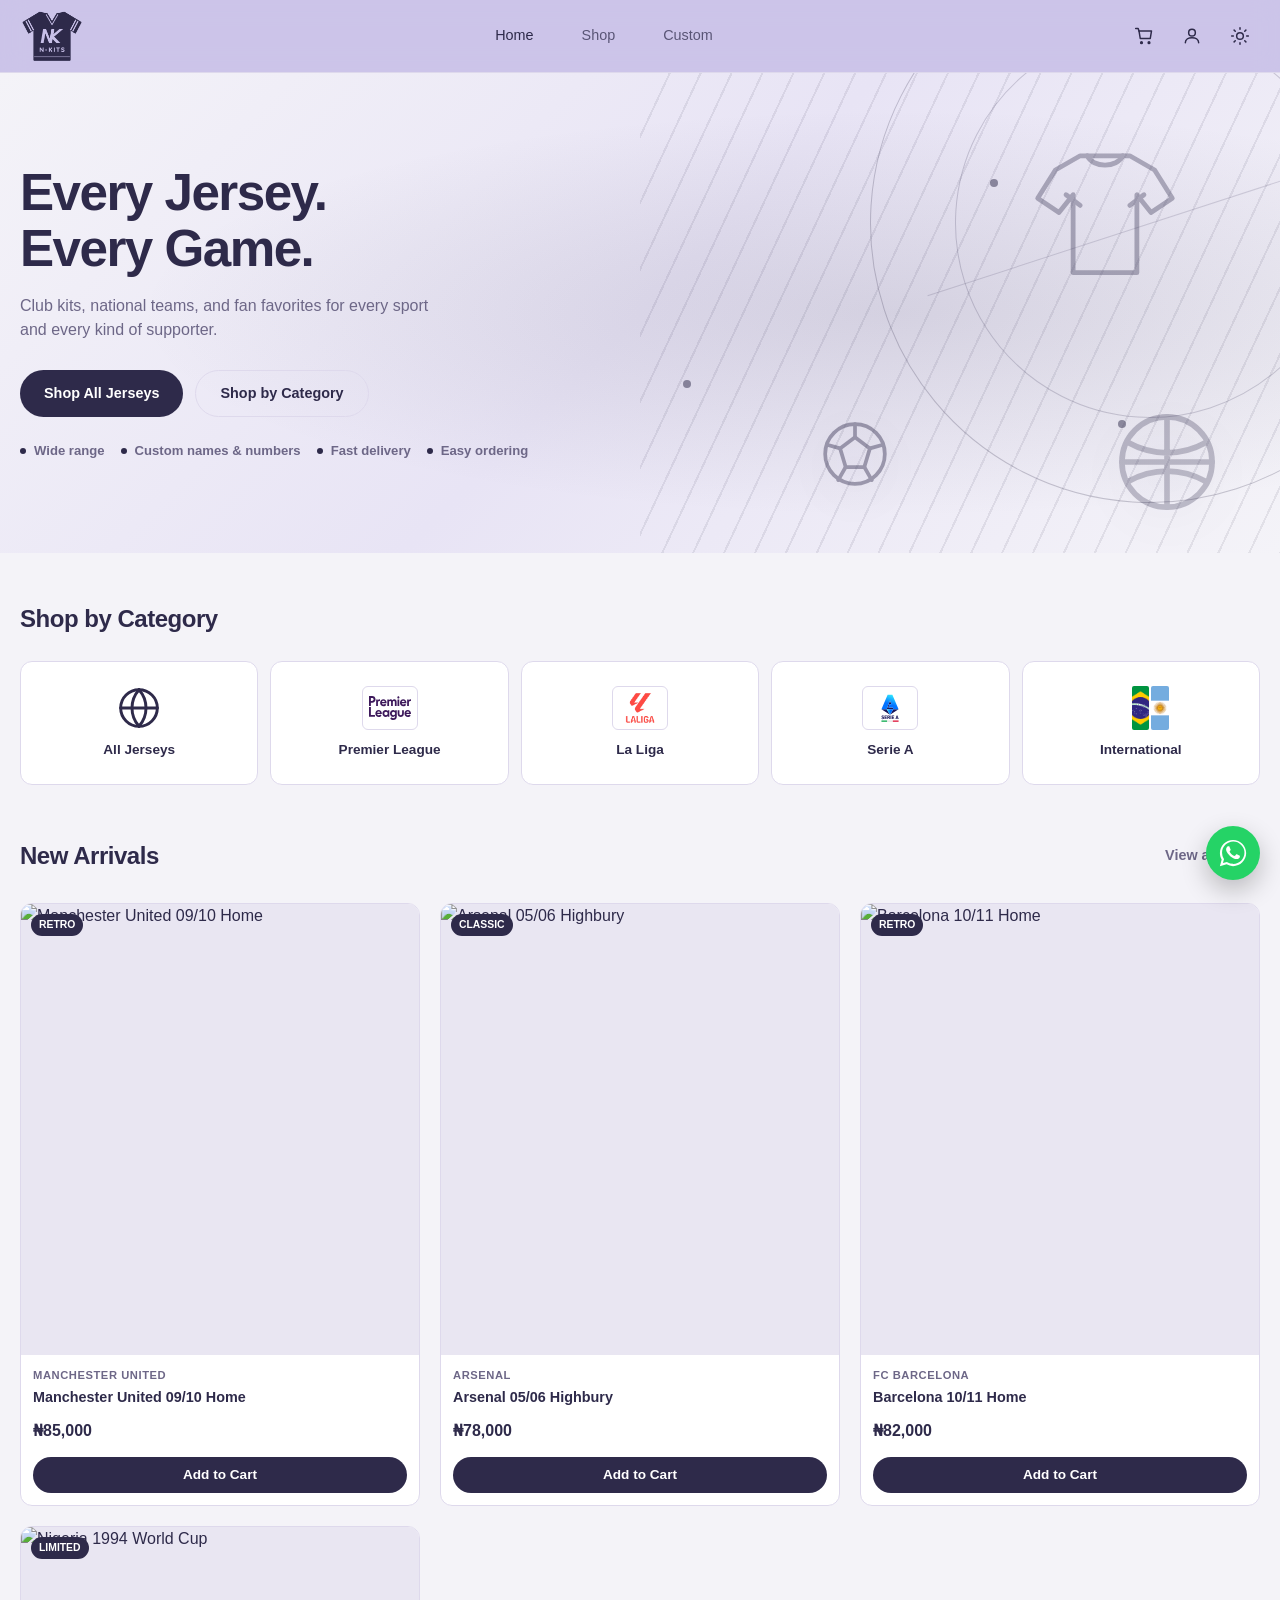
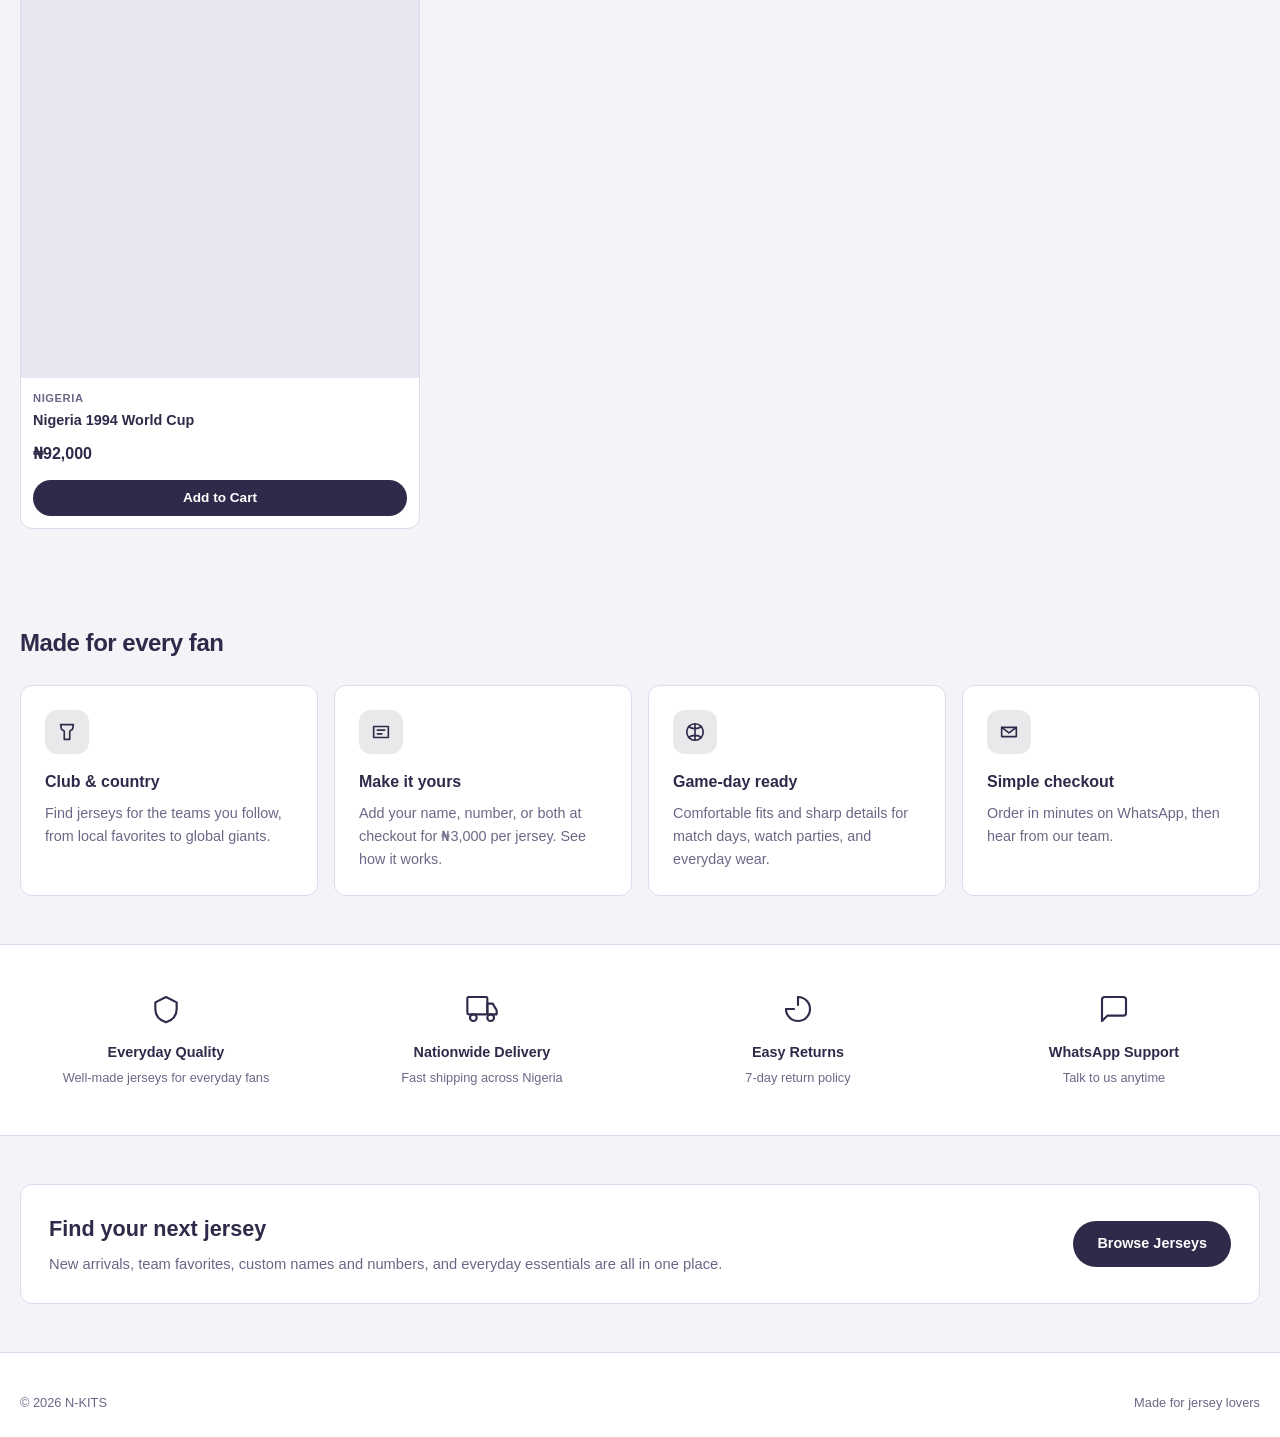
==== index.html @ 2c306ac2 "let us get started" ====
<!doctype html>
<html lang="en">
  <head>
    <meta charset="UTF-8" />
    <meta name="viewport" content="width=device-width, initial-scale=1.0" />
    <title>N-KITS – Jerseys for Every Fan</title>
    <link rel="stylesheet" href="css/styles.css" />
    <script src="js/theme.js"></script>
  </head>
  <body>
    <header class="header">
      <div class="container header-inner">
        <a href="index.html" class="logo" aria-label="N-KITS home">
          <img class="logo-img logo-img--light" src="assets/logo/logo-dusk-transparent.png" alt="N-KITS">
          <img class="logo-img logo-img--dark" src="assets/logo/logo-lavender-transparent.png" alt="N-KITS">
        </a>
        <nav class="nav">
          <a href="index.html" class="active">Home</a>
          <a href="shop.html">Shop</a>
          <a href="custom.html">Custom</a>
        </nav>
        <div class="header-actions">
          <a href="cart.html" class="icon-btn" aria-label="Cart">
            <svg viewBox="0 0 24 24">
              <path d="M6 6h15l-1.5 9h-12z" />
              <circle cx="9" cy="20" r="1" />
              <circle cx="18" cy="20" r="1" />
              <path d="M6 6L5 3H2" />
            </svg>
            <span class="cart-badge" style="display: none">0</span>
          </a>
          <a
            href="account.html"
            class="icon-btn"
            data-auth
            aria-label="Account"
          >
            <svg viewBox="0 0 24 24">
              <circle cx="12" cy="8" r="4" />
              <path d="M4 20c0-4 4-6 8-6s8 2 8 6" />
            </svg>
          </a>
          <a href="login.html" class="icon-btn" data-guest aria-label="Login">
            <svg viewBox="0 0 24 24">
              <circle cx="12" cy="8" r="4" />
              <path d="M4 20c0-4 4-6 8-6s8 2 8 6" />
            </svg>
          </a>
          <button type="button" class="icon-btn theme-toggle" data-theme-toggle aria-label="Switch theme" title="Switch theme">
            <svg class="theme-icon theme-icon--sun" viewBox="0 0 24 24"><circle cx="12" cy="12" r="4"/><path d="M12 2v2M12 20v2M4.93 4.93l1.41 1.41M17.66 17.66l1.41 1.41M2 12h2M20 12h2M4.93 19.07l1.41-1.41M17.66 6.34l1.41-1.41"/></svg>
            <svg class="theme-icon theme-icon--moon" viewBox="0 0 24 24"><path d="M21 12.8A8.5 8.5 0 1 1 11.2 3a7 7 0 0 0 9.8 9.8z"/></svg>
          </button>
          <button
            type="button"
            class="mobile-menu-btn"
            onclick="toggleMobileMenu()"
            aria-label="Menu"
          >
            <svg viewBox="0 0 24 24"><path d="M4 6h16M4 12h16M4 18h16" /></svg>
          </button>
        </div>
      </div>
    </header>

    <div class="mobile-nav" onclick="toggleMobileMenu()">
      <div class="mobile-nav-inner" onclick="event.stopPropagation()">
        <a href="index.html">Home</a>
        <a href="shop.html">Shop All</a>
        <a href="custom.html">Custom</a>
        <a href="cart.html">Cart</a>
        <a href="account.html" data-auth>My Account</a>
        <a href="login.html" data-guest>Login</a>
      </div>
    </div>

    <section class="hero">
      <div class="hero-scene" aria-hidden="true">
        <div class="hero-field"></div>
        <div class="hero-lines"></div>
        <div class="hero-sweep"></div>
        <svg class="hero-shape hero-jersey" viewBox="0 0 48 48">
          <path d="M17 7h14l7 4 5 8-6 4-4-5v22H15V18l-4 5-6-4 5-8z" />
          <path d="M19 7c1.5 3.5 8.5 3.5 10 0" />
          <path d="M35 18l-4 3M13 18l4 3" />
        </svg>
        <svg class="hero-shape hero-ball" viewBox="0 0 44 44">
          <circle cx="22" cy="22" r="16" />
          <path d="M22 13l8 6-3 10H17l-3-10z" />
          <path d="M22 13V6M30 19l7-2M27 29l4 7M17 29l-4 7M14 19l-7-2" />
        </svg>
        <svg class="hero-shape hero-hoop" viewBox="0 0 44 44">
          <circle cx="22" cy="22" r="16" />
          <path d="M8 15c9 5 19 5 28 0M6 22h32M8 29c9-5 19-5 28 0M22 6v32" />
        </svg>
        <span class="hero-spark hero-spark-one"></span>
        <span class="hero-spark hero-spark-two"></span>
        <span class="hero-spark hero-spark-three"></span>
      </div>
      <div class="container">
        <div class="hero-content">
          <h1>Every Jersey.<br />Every Game.</h1>
          <p>
            Club kits, national teams, and fan favorites for every sport and
            every kind of supporter.
          </p>
          <div class="hero-actions">
            <a href="shop.html" class="btn btn-primary">Shop All Jerseys</a>
            <a href="#categories" class="btn btn-secondary">Shop by Category</a>
          </div>
          <div class="hero-points">
            <span>Wide range</span>
            <span>Custom names &amp; numbers</span>
            <span>Fast delivery</span>
            <span>Easy ordering</span>
          </div>
        </div>
      </div>
    </section>

    <section class="section">
      <div class="container">
        <h2 class="section-title">Shop by Category</h2>
        <div class="categories stagger" id="categories"></div>
      </div>
    </section>

    <section class="section" style="padding-top: 0">
      <div class="container">
        <div
          style="
            display: flex;
            justify-content: space-between;
            align-items: center;
            margin-bottom: 24px;
          "
        >
          <h2 class="section-title" style="margin: 0">New Arrivals</h2>
          <a href="shop.html" class="btn btn-ghost">View all →</a>
        </div>
        <div class="product-grid stagger" id="featured-products"></div>
      </div>
    </section>

    <section class="section">
      <div class="container">
        <h2 class="section-title">Made for every fan</h2>
        <div class="feature-grid">
          <article class="feature-card">
            <div class="feature-icon">
              <svg viewBox="0 0 24 24"><path d="M5 4h14l-1 5-3 2v9H9v-9L6 9z" /></svg>
            </div>
            <h3>Club &amp; country</h3>
            <p>Find jerseys for the teams you follow, from local favorites to global giants.</p>
          </article>
          <article class="feature-card">
            <div class="feature-icon">
              <svg viewBox="0 0 24 24"><path d="M4 6h16v12H4z"/><path d="M8 10h8M8 14h5"/></svg>
            </div>
            <h3>Make it yours</h3>
            <p>Add your name, number, or both at checkout for ₦3,000 per jersey. <a href="custom.html">See how it works</a>.</p>
          </article>
          <article class="feature-card">
            <div class="feature-icon">
              <svg viewBox="0 0 24 24"><circle cx="12" cy="12" r="9"/><path d="M12 3v18M5 6c4 3 10 3 14 0M5 18c4-3 10-3 14 0"/></svg>
            </div>
            <h3>Game-day ready</h3>
            <p>Comfortable fits and sharp details for match days, watch parties, and everyday wear.</p>
          </article>
          <article class="feature-card">
            <div class="feature-icon">
              <svg viewBox="0 0 24 24"><path d="M4 7h16v10H4z"/><path d="M4 7l8 6 8-6"/></svg>
            </div>
            <h3>Simple checkout</h3>
            <p>Order in minutes on WhatsApp, then hear from our team.</p>
          </article>
        </div>
      </div>
    </section>

    <section
      class="section"
      style="
        background: var(--surface);
        border-top: 1px solid var(--border);
        border-bottom: 1px solid var(--border);
      "
    >
      <div class="container">
        <div class="trust-grid">
          <div class="trust-item">
            <svg viewBox="0 0 24 24">
              <path d="M12 3l8 4v5c0 5-3.5 8.5-8 10-4.5-1.5-8-5-8-10V7l8-4z" />
            </svg>
            <h3>Everyday Quality</h3>
            <p>Well-made jerseys for everyday fans</p>
          </div>
          <div class="trust-item">
            <svg viewBox="0 0 24 24">
              <rect x="1" y="3" width="15" height="13" rx="1" />
              <path d="M16 8h4l3 5v3h-7V8z" />
              <circle cx="5.5" cy="18.5" r="2.5" />
              <circle cx="18.5" cy="18.5" r="2.5" />
            </svg>
            <h3>Nationwide Delivery</h3>
            <p>Fast shipping across Nigeria</p>
          </div>
          <div class="trust-item">
            <svg viewBox="0 0 24 24">
              <path d="M3 12a9 9 0 1 0 9-9" />
              <path d="M3 12h6" />
              <path d="M12 3v6" />
            </svg>
            <h3>Easy Returns</h3>
            <p>7-day return policy</p>
          </div>
          <div class="trust-item">
            <svg viewBox="0 0 24 24">
              <path
                d="M21 15a2 2 0 0 1-2 2H7l-4 4V5a2 2 0 0 1 2-2h14a2 2 0 0 1 2 2z"
              />
            </svg>
            <h3>WhatsApp Support</h3>
            <p>Talk to us anytime</p>
          </div>
        </div>
      </div>
    </section>

    <section class="section">
      <div class="container">
        <div class="cta-band">
          <div>
            <h2>Find your next jersey</h2>
            <p>New arrivals, team favorites, custom names and numbers, and everyday essentials are all in one place.</p>
          </div>
          <a href="shop.html" class="btn btn-primary">Browse Jerseys</a>
        </div>
      </div>
    </section>

    <footer class="footer">
      <div class="container">
        <div class="footer-bottom">
          <span>© 2026 N-KITS</span>
          <span>Made for jersey lovers</span>
        </div>
      </div>
    </footer>

    <script src="js/config.js"></script>
    <script src="https://cdn.jsdelivr.net/npm/@supabase/supabase-js@2"></script>
    <script src="js/data.js"></script>
    <script src="js/store.js"></script>
    <script src="js/cart.js"></script>
    <script src="js/auth.js"></script>
    <script src="js/app.js"></script>
    <script src="js/pages/index.js"></script>
  </body>
</html>
---- css/styles.css ----
/* ============================================
   N-KITS – Modern Sports Jersey Store
   Single-file preview (all CSS inlined)
   ============================================ */

:root {
  --brand-dusk: #2e2a4a;
  --brand-lavender: #c8c0e8;
  --bg: #f4f3f8;
  --surface: #ffffff;
  --card: #ffffff;
  --border: #ded9ec;
  --primary: var(--brand-dusk);
  --primary-hover: #423c69;
  --primary-rgb: 46, 42, 74;
  --primary-contrast: #ffffff;
  --text: var(--brand-dusk);
  --text-muted: #6d6787;
  --success: #1f9d57;
  --success-rgb: 31, 157, 87;
  --warning: #b7791f;
  --warning-rgb: 183, 121, 31;
  --danger: #d64550;
  --danger-rgb: 214, 69, 80;
  --header-bg: rgba(200, 192, 232, 0.92);
  --header-text: var(--brand-dusk);
  --nav-text: rgba(46, 42, 74, 0.72);
  --nav-text-active: var(--brand-dusk);
  --icon-hover: rgba(46, 42, 74, 0.1);
  --overlay: rgba(46, 42, 74, 0);
  --overlay-open: rgba(46, 42, 74, 0.62);
  --hero-bg: linear-gradient(135deg, #f4f3f8 0%, #e8e4f5 50%, #f4f3f8 100%);
  --hero-glow: rgba(46, 42, 74, 0.12);
  --image-bg: #e9e6f2;
  --shadow: 0 4px 24px rgba(46, 42, 74, 0.08);
  --shadow-strong: 0 12px 32px rgba(46, 42, 74, 0.14);
  --radius: 12px;
  --radius-sm: 8px;
  --transition: 0.25s cubic-bezier(0.4, 0, 0.2, 1);
  --ease-out: cubic-bezier(0.16, 1, 0.3, 1);
}

html[data-theme="dark"] {
  --bg: #171528;
  --surface: #201d33;
  --card: #26223d;
  --border: #393455;
  --primary: var(--brand-lavender);
  --primary-hover: #ddd7f2;
  --primary-rgb: 200, 192, 232;
  --primary-contrast: var(--brand-dusk);
  --text: #f6f3ff;
  --text-muted: #b8b1d4;
  --success: #4ade80;
  --success-rgb: 74, 222, 128;
  --warning: #f0b429;
  --warning-rgb: 240, 180, 41;
  --danger: #ff7a85;
  --danger-rgb: 255, 122, 133;
  --header-bg: rgba(46, 42, 74, 0.92);
  --header-text: #f6f3ff;
  --nav-text: rgba(246, 243, 255, 0.72);
  --nav-text-active: #ffffff;
  --icon-hover: rgba(200, 192, 232, 0.12);
  --overlay-open: rgba(10, 8, 20, 0.82);
  --hero-bg: linear-gradient(135deg, #171528 0%, #2e2a4a 50%, #171528 100%);
  --hero-glow: rgba(200, 192, 232, 0.14);
  --image-bg: #211e35;
  --shadow: 0 4px 24px rgba(0, 0, 0, 0.32);
  --shadow-strong: 0 12px 32px rgba(0, 0, 0, 0.45);
}

*, *::before, *::after {
  box-sizing: border-box;
  margin: 0;
  padding: 0;
}

/* The hidden attribute must beat component display rules
   (.btn = inline-flex, .checkout-layout = grid, …) */
[hidden] {
  display: none !important;
}

html {
  scroll-behavior: smooth;
}

/* ========== ANIMATIONS ========== */
@keyframes fadeUp {
  from { opacity: 0; transform: translateY(22px); }
  to { opacity: 1; transform: translateY(0); }
}

@keyframes fadeIn {
  from { opacity: 0; }
  to { opacity: 1; }
}

@keyframes scaleIn {
  from { opacity: 0; transform: scale(0.94); }
  to { opacity: 1; transform: scale(1); }
}

@keyframes slideInRight {
  from { opacity: 0; transform: translateX(28px); }
  to { opacity: 1; transform: translateX(0); }
}

@keyframes badgePop {
  0% { transform: scale(0.4); }
  55% { transform: scale(1.2); }
  100% { transform: scale(1); }
}

@keyframes pageEnter {
  from { opacity: 0; transform: translateY(12px); }
  to { opacity: 1; transform: translateY(0); }
}

.reveal {
  opacity: 0;
  transform: translateY(24px);
  transition: opacity 0.55s var(--ease-out), transform 0.55s var(--ease-out);
}

.reveal.visible {
  opacity: 1;
  transform: translateY(0);
}

.stagger > * {
  opacity: 0;
  animation: fadeUp 0.5s var(--ease-out) both;
}

.stagger > *:nth-child(1) { animation-delay: 0.03s; }
.stagger > *:nth-child(2) { animation-delay: 0.07s; }
.stagger > *:nth-child(3) { animation-delay: 0.11s; }
.stagger > *:nth-child(4) { animation-delay: 0.15s; }
.stagger > *:nth-child(5) { animation-delay: 0.19s; }
.stagger > *:nth-child(6) { animation-delay: 0.23s; }
.stagger > *:nth-child(7) { animation-delay: 0.27s; }
.stagger > *:nth-child(8) { animation-delay: 0.31s; }
.stagger > *:nth-child(9) { animation-delay: 0.35s; }
.stagger > *:nth-child(10) { animation-delay: 0.39s; }
.stagger > *:nth-child(11) { animation-delay: 0.43s; }
.stagger > *:nth-child(12) { animation-delay: 0.47s; }

.page {
  display: none;
}

.page.active {
  display: block;
  animation: pageEnter 0.4s var(--ease-out) both;
}

.hero-content > * {
  opacity: 0;
  animation: fadeUp 0.7s var(--ease-out) both;
}
.hero-content > *:nth-child(1) { animation-delay: 0.08s; }
.hero-content > *:nth-child(2) { animation-delay: 0.18s; }
.hero-content > *:nth-child(3) { animation-delay: 0.28s; }
.hero-content > *:nth-child(4) { animation-delay: 0.38s; }

body {
  font-family: -apple-system, BlinkMacSystemFont, "Segoe UI", Roboto, "Helvetica Neue", Arial, sans-serif;
  background: var(--bg);
  color: var(--text);
  line-height: 1.5;
  min-height: 100vh;
  display: flex;
  flex-direction: column;
}

img {
  max-width: 100%;
  display: block;
}

a {
  color: inherit;
  text-decoration: none;
}

ul, ol {
  list-style: none;
}

button, input, select, textarea {
  font: inherit;
  color: inherit;
  border: none;
  background: none;
  outline: none;
}

.container {
  width: 100%;
  max-width: 1280px;
  margin: 0 auto;
  padding: 0 20px;
}

.section {
  padding: 48px 0;
}

.section-title {
  font-size: 1.5rem;
  font-weight: 700;
  letter-spacing: -0.02em;
  margin-bottom: 24px;
}

.back-btn {
  display: inline-flex;
  align-items: center;
  gap: 8px;
  font-size: 0.9rem;
  font-weight: 600;
  color: var(--text-muted);
  margin-bottom: 16px;
  padding: 6px 0;
  cursor: pointer;
  transition: color 0.2s ease;
  background: none;
  border: none;
}

.back-btn:hover,
.back-btn:active {
  color: var(--text);
}

.back-btn svg {
  width: 18px;
  height: 18px;
  stroke: currentColor;
  fill: none;
  stroke-width: 2;
  stroke-linecap: round;
  stroke-linejoin: round;
}

.custom-banner {
  display: flex;
  justify-content: space-between;
  align-items: center;
  gap: 16px;
  background: rgba(var(--primary-rgb), 0.1);
  border: 1px solid rgba(var(--primary-rgb), 0.35);
  border-radius: 14px;
  padding: 16px 18px;
  margin-bottom: 24px;
}

.custom-banner strong {
  display: block;
  font-size: 1rem;
  margin-bottom: 4px;
}

.custom-banner span {
  color: var(--text-muted);
  font-size: 0.88rem;
}

.custom-fee {
  flex: 0 0 auto;
  color: var(--primary);
  font-weight: 700;
  white-space: nowrap;
}

.custom-line {
  color: var(--primary);
  font-size: 0.8rem;
  margin-top: 4px;
}

.custom-hero {
  position: relative;
  overflow: hidden;
  padding: 64px 0 56px;
  background: radial-gradient(circle at 85% 20%, rgba(var(--primary-rgb), 0.16), transparent 42%), var(--hero-bg);
  border-bottom: 1px solid var(--border);
}

.custom-hero-grid {
  display: grid;
  grid-template-columns: 1.1fr 0.9fr;
  gap: 40px;
  align-items: center;
}

.custom-kicker {
  display: inline-block;
  background: rgba(var(--primary-rgb), 0.12);
  color: var(--primary);
  border-radius: 999px;
  padding: 7px 14px;
  font-size: 0.78rem;
  font-weight: 700;
  letter-spacing: 0.08em;
  text-transform: uppercase;
}

.custom-hero h1 {
  font-size: clamp(2rem, 5vw, 3.4rem);
  line-height: 1.05;
  margin: 14px 0 16px;
  letter-spacing: -0.03em;
}

.custom-lead {
  max-width: 620px;
  color: var(--text-muted);
  line-height: 1.7;
  margin-bottom: 24px;
}

.custom-preview {
  display: flex;
  flex-direction: column;
  align-items: center;
  gap: 12px;
}

.custom-kit {
  position: relative;
  width: min(360px, 86vw);
  max-width: 100%;
  color: #fff;
}

.custom-kit-image {
  width: 100%;
  height: auto;
  display: block;
}

.custom-kit-field:focus-visible {
  outline: 2px solid var(--primary);
  outline-offset: 2px;
}

.custom-kit-field {
  position: absolute;
  left: 14%;
  right: 14%;
  z-index: 2;
  box-sizing: border-box;
  width: 72%;
  border: 0;
  border-radius: 8px;
  padding: 2px 6px;
  background: transparent;
  color: inherit;
  font: inherit;
  text-align: center;
  outline: none;
  cursor: text;
  text-shadow: 0 1px 2px rgba(0, 0, 0, 0.55);
}

.custom-kit-name {
  top: 28%;
  font-family: Arial, sans-serif;
  font-size: 0.9rem;
  letter-spacing: 0.24em;
  text-transform: uppercase;
  opacity: 0.9;
}

.custom-kit-number {
  top: 40%;
  font-family: "Arial Black", Impact, sans-serif;
  font-size: clamp(2.6rem, 14vw, 4.4rem);
  font-weight: 800;
  line-height: 1;
}

.custom-preview-label {
  color: var(--text-muted);
  font-size: 0.8rem;
}

.custom-preview-controls {
  width: min(360px, 86vw);
  display: grid;
  grid-template-columns: 1fr 1fr;
  gap: 12px;
}

.custom-control-group {
  display: grid;
  gap: 8px;
  padding: 10px;
  background: var(--card);
  border: 1px solid var(--border);
  border-radius: var(--radius-sm);
}

.custom-control-title {
  color: var(--text-muted);
  font-size: 0.72rem;
  font-weight: 700;
  letter-spacing: 0.08em;
  text-transform: uppercase;
}

.custom-control-row {
  display: grid;
  grid-template-columns: 1fr 1fr;
  gap: 8px;
}

.custom-control-row label {
  display: grid;
  gap: 4px;
  color: var(--text-muted);
  font-size: 0.72rem;
}

.custom-control-row select,
.custom-control-row input[type="number"] {
  width: 100%;
  padding: 7px 8px;
  background: var(--surface);
  border: 1px solid var(--border);
  border-radius: var(--radius-sm);
  color: var(--text);
  font-size: 0.8rem;
  cursor: pointer;
}

.custom-control-row input[type="number"] {
  appearance: textfield;
}

@media (max-width: 520px) {
  .custom-preview-controls {
    grid-template-columns: 1fr;
  }
}

.custom-section-intro {
  margin-top: -12px;
  margin-bottom: 24px;
}

.custom-steps {
  display: grid;
  grid-template-columns: repeat(auto-fit, minmax(240px, 1fr));
  gap: 16px;
}

.custom-step {
  background: var(--card);
  border: 1px solid var(--border);
  border-radius: 14px;
  padding: 22px;
}

.custom-step h3 {
  margin: 14px 0 8px;
  font-size: 1.05rem;
}

.custom-step p {
  color: var(--text-muted);
  font-size: 0.9rem;
  line-height: 1.6;
}

.step-number {
  display: inline-flex;
  align-items: center;
  justify-content: center;
  width: 34px;
  height: 34px;
  border-radius: 50%;
  background: var(--primary);
  color: var(--primary-contrast);
  font-weight: 800;
}

.custom-faq {
  display: grid;
  gap: 10px;
  max-width: 820px;
}

.faq-item {
  background: var(--card);
  border: 1px solid var(--border);
  border-radius: 12px;
  padding: 0 18px;
}

.faq-item summary {
  display: flex;
  justify-content: space-between;
  align-items: center;
  gap: 12px;
  padding: 16px 0;
  font-weight: 600;
  cursor: pointer;
  list-style: none;
}

.faq-item summary::-webkit-details-marker {
  display: none;
}

.faq-item summary::after {
  content: "+";
  color: var(--primary);
  font-size: 1.2rem;
}

.faq-item[open] summary::after {
  content: "−";
}

.faq-item p {
  color: var(--text-muted);
  line-height: 1.6;
  margin: 0 0 16px;
}

@media (max-width: 860px) {
  .custom-hero-grid {
    grid-template-columns: 1fr;
  }
}

@media (max-width: 520px) {
  .custom-hero {
    padding: 44px 0 40px;
  }

  .custom-kit {
    width: min(320px, 86vw);
  }

  .custom-kit-number {
    font-size: 3.6rem;
  }
}

.order-sent-page {
  padding-top: 56px;
}

.order-sent-card {
  max-width: 720px;
  margin: 0 auto;
  background: var(--card);
  border: 1px solid var(--border);
  border-radius: 18px;
  padding: 32px;
  text-align: center;
  box-shadow: var(--shadow);
}

.order-sent-check {
  width: 64px;
  height: 64px;
  margin: 0 auto 16px;
  border-radius: 50%;
  background: rgba(var(--success-rgb), 0.14);
  color: var(--success);
  display: flex;
  align-items: center;
  justify-content: center;
}

.order-sent-check svg {
  width: 32px;
  height: 32px;
  fill: none;
  stroke: currentColor;
  stroke-width: 2.5;
  stroke-linecap: round;
  stroke-linejoin: round;
}

.order-sent-card h1 {
  margin-bottom: 10px;
}

.order-sent-lead {
  max-width: 540px;
  margin: 0 auto 22px;
  color: var(--text-muted);
  line-height: 1.7;
}

.sent-meta {
  display: inline-flex;
  align-items: center;
  flex-wrap: wrap;
  justify-content: center;
  gap: 10px;
  background: rgba(var(--primary-rgb), 0.1);
  color: var(--text);
  border-radius: 999px;
  padding: 8px 16px;
  font-size: 0.9rem;
}

.sent-status {
  color: var(--text-muted);
  font-size: 0.82rem;
}

.sent-summary {
  text-align: left;
  background: var(--surface);
  border: 1px solid var(--border);
  border-radius: 12px;
  padding: 14px 16px;
  margin: 20px 0;
}

.sent-line {
  display: flex;
  justify-content: space-between;
  gap: 12px;
  padding: 8px 0;
  border-bottom: 1px dashed var(--border);
  font-size: 0.9rem;
}

.sent-line small {
  display: block;
  color: var(--text-muted);
  font-size: 0.78rem;
  margin-top: 2px;
}

.sent-line em {
  display: block;
  color: var(--primary);
  font-style: normal;
  font-size: 0.78rem;
  margin-top: 2px;
}

.sent-lines .sent-line:last-child {
  border-bottom: none;
}

.sent-total {
  border-bottom: none;
  border-top: 1px solid var(--border);
  font-weight: 700;
  margin-top: 6px;
  padding-top: 12px;
}

#confirmed-panel {
  background: rgba(var(--success-rgb), 0.1);
  border: 1px solid rgba(var(--success-rgb), 0.35);
  border-radius: 12px;
  padding: 14px 16px;
  margin-top: 18px;
}

#confirmed-panel h2 {
  font-size: 1.05rem;
  margin-bottom: 6px;
}

.sent-actions {
  display: flex;
  justify-content: center;
  flex-wrap: wrap;
  gap: 10px;
  margin-top: 24px;
}

@media (max-width: 520px) {
  .order-sent-card {
    padding: 24px 18px;
  }
}

/* Header */
.header {
  position: sticky;
  top: 0;
  z-index: 100;
  background: var(--header-bg);
  color: var(--header-text);
  backdrop-filter: blur(12px);
  -webkit-backdrop-filter: blur(12px);
  border-bottom: 1px solid var(--border);
}

.header-inner {
  display: flex;
  align-items: center;
  justify-content: space-between;
  height: 72px;
  gap: 16px;
}

.logo {
  font-size: 1.25rem;
  font-weight: 800;
  letter-spacing: -0.03em;
  display: flex;
  align-items: center;
  gap: 4px;
  cursor: pointer;
}

.logo-img {
  width: 64px;
  height: 64px;
  max-width: none;
  object-fit: contain;
}

html[data-theme="light"] .logo-img--dark,
html[data-theme="dark"] .logo-img--light {
  display: none;
}

.nav {
  display: none;
  align-items: center;
  gap: 48px;
}

.nav a {
  font-size: 0.9rem;
  font-weight: 500;
  color: var(--nav-text);
  transition: color var(--transition);
  cursor: pointer;
}

.nav a:hover,
.nav a.active {
  color: var(--nav-text-active);
}

.header-actions {
  display: flex;
  align-items: center;
  gap: 8px;
}

.icon-btn {
  position: relative;
  width: 40px;
  height: 40px;
  display: flex;
  align-items: center;
  justify-content: center;
  border-radius: 50%;
  color: var(--header-text);
  transition: background var(--transition);
  cursor: pointer;
}

.icon-btn:hover {
  background: var(--icon-hover);
}

.icon-btn svg,
.mobile-menu-btn svg {
  width: 20px;
  height: 20px;
  stroke: currentColor;
  fill: none;
  stroke-width: 1.8;
  stroke-linecap: round;
  stroke-linejoin: round;
}

.cart-badge {
  position: absolute;
  top: 2px;
  right: 2px;
  min-width: 18px;
  height: 18px;
  background: var(--primary);
  color: var(--primary-contrast);
  font-size: 0.7rem;
  font-weight: 700;
  border-radius: 50%;
  display: none;
  align-items: center;
  justify-content: center;
  padding: 0 4px;
}

.cart-badge.pop {
  animation: badgePop 0.4s var(--ease-out);
}

.mobile-menu-btn {
  width: 40px;
  height: 40px;
  display: flex;
  align-items: center;
  justify-content: center;
  cursor: pointer;
}

html[data-theme="light"] .theme-icon--moon,
html[data-theme="dark"] .theme-icon--sun {
  display: none;
}

/* Mobile nav */
.mobile-nav {
  display: none;
  position: fixed;
  inset: 0;
  background: var(--overlay);
  z-index: 200;
  padding: 24px;
  transition: background 0.3s ease;
}

.mobile-nav.open {
  display: block;
  background: var(--overlay-open);
  animation: fadeIn 0.25s ease both;
}

.mobile-nav-inner {
  background: var(--card);
  border-radius: var(--radius);
  padding: 24px;
  max-width: 320px;
  margin: 72px auto 0;
  animation: scaleIn 0.3s var(--ease-out) both;
}

.mobile-nav a {
  display: block;
  padding: 14px 0;
  font-size: 1.05rem;
  font-weight: 600;
  border-bottom: 1px solid var(--border);
  cursor: pointer;
}

.mobile-nav a:last-child {
  border-bottom: none;
}

/* Hero */
.hero {
  position: relative;
  min-height: 480px;
  display: flex;
  align-items: center;
  overflow: hidden;
  background: var(--hero-bg);
}

.hero::before {
  content: "";
  position: absolute;
  inset: 0;
  background: radial-gradient(ellipse at 70% 50%, var(--hero-glow) 0%, transparent 60%);
  pointer-events: none;
}

.hero-content {
  position: relative;
  z-index: 2;
  max-width: 560px;
  padding: 40px 0;
}

.hero-badge {
  display: inline-block;
  background: rgba(var(--primary-rgb), 0.15);
  color: var(--primary);
  font-size: 0.75rem;
  font-weight: 600;
  padding: 6px 14px;
  border-radius: 999px;
  margin-bottom: 16px;
  letter-spacing: 0.04em;
  text-transform: uppercase;
}

.hero h1 {
  font-size: clamp(2rem, 6vw, 3.2rem);
  font-weight: 800;
  line-height: 1.1;
  letter-spacing: -0.03em;
  margin-bottom: 16px;
}

.hero p {
  font-size: 1rem;
  color: var(--text-muted);
  margin-bottom: 28px;
  max-width: 420px;
}

.hero-actions {
  display: flex;
  gap: 12px;
  flex-wrap: wrap;
}

.hero-points {
  display: flex;
  flex-wrap: wrap;
  gap: 8px 16px;
  margin-top: 24px;
  font-size: 0.82rem;
  font-weight: 600;
  color: var(--text-muted);
}

.hero-points span {
  display: inline-flex;
  align-items: center;
  gap: 8px;
}

.hero-points span::before {
  content: "";
  width: 6px;
  height: 6px;
  border-radius: 50%;
  background: var(--primary);
}

.hero-scene {
  position: absolute;
  inset: 0;
  z-index: 1;
  overflow: hidden;
  pointer-events: none;
}

.hero-field {
  position: absolute;
  width: 560px;
  height: 560px;
  right: -150px;
  top: -130px;
  border: 1px solid rgba(var(--primary-rgb), 0.24);
  border-radius: 50%;
  transform: rotate(-18deg);
  animation: heroField 12s ease-in-out infinite alternate;
}

.hero-field::before,
.hero-field::after {
  content: "";
  position: absolute;
  background: rgba(var(--primary-rgb), 0.16);
}

.hero-field::before {
  width: 70%;
  height: 70%;
  left: 15%;
  top: 15%;
  border: 1px solid rgba(var(--primary-rgb), 0.2);
  border-radius: 50%;
  background: none;
  animation: heroRing 6s ease-in-out infinite;
}

.hero-field::after {
  height: 1px;
  left: 8%;
  right: 8%;
  top: 50%;
}

.hero-lines {
  position: absolute;
  right: -10%;
  top: 0;
  width: 60%;
  height: 100%;
  background: repeating-linear-gradient(115deg, transparent 0 26px, rgba(var(--primary-rgb), 0.1) 26px 28px);
  opacity: 0.9;
  animation: heroLines 7s linear infinite;
}

.hero-sweep {
  position: absolute;
  left: -40%;
  top: -20%;
  width: 32%;
  height: 140%;
  background: linear-gradient(90deg, transparent, rgba(var(--primary-rgb), 0.14), transparent);
  transform: rotate(18deg);
  animation: heroSweep 6s ease-in-out infinite;
}

.hero-shape {
  position: absolute;
  fill: none;
  stroke: currentColor;
  stroke-width: 2;
  stroke-linecap: round;
  stroke-linejoin: round;
  color: var(--primary);
  opacity: 0.42;
  filter: drop-shadow(0 12px 28px rgba(var(--primary-rgb), 0.22));
}

.hero-jersey {
  width: 170px;
  height: 170px;
  right: 7%;
  top: 12%;
  stroke-width: 1.35;
  opacity: 0.34;
  filter: none;
  animation: heroFloat 5s ease-in-out infinite;
}

.hero-ball {
  width: 82px;
  height: 82px;
  right: 30%;
  bottom: 12%;
  animation: heroDrift 6s ease-in-out infinite;
}

.hero-hoop {
  width: 124px;
  height: 124px;
  right: 4%;
  bottom: 6%;
  opacity: 0.28;
  animation: heroSpin 10s linear infinite;
}

.hero-spark {
  position: absolute;
  width: 8px;
  height: 8px;
  border-radius: 50%;
  background: var(--primary);
  opacity: 0.5;
  animation: heroPulse 2.4s ease-in-out infinite;
}

.hero-spark-one { right: 22%; top: 22%; }
.hero-spark-two { right: 46%; top: 64%; animation-delay: 0.8s; }
.hero-spark-three { right: 12%; bottom: 26%; animation-delay: 1.4s; }

@keyframes heroField {
  to { transform: rotate(-8deg) scale(1.08); }
}

@keyframes heroRing {
  0%, 100% { transform: scale(1); opacity: 0.6; }
  50% { transform: scale(1.14); opacity: 1; }
}

@keyframes heroLines {
  to { background-position: 560px 0; }
}

@keyframes heroSweep {
  0%, 100% { transform: translateX(0) rotate(18deg); opacity: 0; }
  20%, 80% { opacity: 0.9; }
  50% { transform: translateX(340%) rotate(18deg); opacity: 1; }
}

@keyframes heroFloat {
  0%, 100% { transform: translateY(0) rotate(-8deg) scale(1); }
  50% { transform: translateY(-32px) rotate(10deg) scale(1.04); }
}

@keyframes heroDrift {
  0%, 100% { transform: translate(0, 0) rotate(-12deg); }
  50% { transform: translate(-34px, -28px) rotate(18deg); }
}

@keyframes heroSpin {
  to { transform: rotate(360deg); }
}

@keyframes heroPulse {
  0%, 100% { transform: scale(0.7); opacity: 0.15; }
  50% { transform: scale(1.8); opacity: 0.65; }
}

@media (max-width: 900px) {
  .hero-scene { opacity: 0.75; }
  .hero-jersey { width: 130px; height: 130px; right: -2%; }
  .hero-hoop { display: none; }
}

/* Buttons */
.btn {
  display: inline-flex;
  align-items: center;
  justify-content: center;
  gap: 8px;
  padding: 12px 24px;
  font-size: 0.9rem;
  font-weight: 600;
  border-radius: 999px;
  cursor: pointer;
  transition: all 0.25s var(--ease-out);
  white-space: nowrap;
}

.btn:active {
  transform: scale(0.97);
}

.btn-primary {
  background: var(--primary);
  color: var(--primary-contrast);
}

.btn-primary:hover {
  background: var(--primary-hover);
  transform: translateY(-1px);
  box-shadow: 0 6px 20px rgba(var(--primary-rgb), 0.35);
}

.btn-primary:active {
  transform: scale(0.97) translateY(0);
}

.btn-secondary {
  background: transparent;
  border: 1.5px solid var(--border);
  color: var(--text);
}

.btn-secondary:hover {
  border-color: var(--text-muted);
  background: var(--surface);
}

.btn-ghost {
  background: transparent;
  color: var(--text-muted);
}

.btn-logout {
  background: rgba(var(--danger-rgb), 0.1);
  border: 1px solid rgba(var(--danger-rgb), 0.35);
  color: var(--danger);
}

.btn-logout:hover {
  background: rgba(var(--danger-rgb), 0.16);
  border-color: rgba(var(--danger-rgb), 0.6);
}

.btn-sm {
  padding: 8px 16px;
  font-size: 0.85rem;
}

.btn-block {
  width: 100%;
}

.btn.is-loading {
  position: relative;
  color: transparent !important;
  pointer-events: none;
  cursor: wait;
}

.btn.is-loading::after {
  content: "";
  position: absolute;
  width: 18px;
  height: 18px;
  border: 2px solid rgba(255, 255, 255, 0.45);
  border-top-color: #fff;
  border-radius: 50%;
  animation: btn-spin 0.7s linear infinite;
}

@keyframes btn-spin {
  to {
    transform: rotate(360deg);
  }
}

.feature-grid {
  display: grid;
  grid-template-columns: repeat(auto-fit, minmax(240px, 1fr));
  gap: 16px;
}

.feature-card {
  background: var(--card);
  border: 1px solid var(--border);
  border-radius: var(--radius);
  padding: 24px;
}

.feature-icon {
  width: 44px;
  height: 44px;
  display: flex;
  align-items: center;
  justify-content: center;
  border-radius: 12px;
  margin-bottom: 16px;
  color: var(--primary);
  background: rgba(var(--primary-rgb), 0.1);
}

.feature-icon svg {
  width: 22px;
  height: 22px;
  stroke: currentColor;
  fill: none;
  stroke-width: 1.8;
  stroke-linecap: round;
  stroke-linejoin: round;
}

.feature-card h3 {
  font-size: 1rem;
  margin-bottom: 8px;
}

.feature-card p {
  font-size: 0.9rem;
  color: var(--text-muted);
  line-height: 1.6;
}

.cta-band {
  display: flex;
  align-items: center;
  justify-content: space-between;
  gap: 24px;
  padding: 28px;
  background: var(--card);
  border: 1px solid var(--border);
  border-radius: var(--radius);
}

.cta-band h2 {
  font-size: 1.35rem;
  margin-bottom: 8px;
}

.cta-band p {
  color: var(--text-muted);
  font-size: 0.92rem;
}

@media (max-width: 768px) {
  .feature-grid { grid-template-columns: 1fr; }
}

@media (max-width: 640px) {
  .cta-band {
    flex-direction: column;
    align-items: flex-start;
  }
}

/* Categories */
.categories {
  display: grid;
  grid-template-columns: repeat(auto-fit, minmax(140px, 1fr));
  gap: 12px;
}

.category-card {
  background: var(--card);
  border: 1px solid var(--border);
  border-radius: var(--radius);
  padding: 24px 16px;
  text-align: center;
  transition: all 0.3s var(--ease-out);
  cursor: pointer;
}

.category-card:active {
  transform: scale(0.97);
  border-color: var(--primary);
}

@media (hover: hover) {
  .category-card:hover {
    border-color: var(--primary);
    transform: translateY(-4px);
    box-shadow: var(--shadow-strong);
  }
}

.category-card .icon {
  width: 56px;
  height: 44px;
  display: flex;
  align-items: center;
  justify-content: center;
  margin: 0 auto 10px;
  color: var(--text);
}

.category-card .icon svg {
  width: 100%;
  height: 100%;
  stroke: currentColor;
  fill: none;
  stroke-width: 1.6;
  stroke-linecap: round;
  stroke-linejoin: round;
}

.category-card .icon > img {
  width: 100%;
  height: 100%;
  box-sizing: border-box;
  padding: 6px;
  object-fit: contain;
  background: #fff;
  border: 1px solid var(--border);
  border-radius: 6px;
}

.flag-stack {
  display: grid;
  grid-template-columns: repeat(3, 1fr);
  gap: 2px;
  width: 100%;
  height: 100%;
}

.flag-stack img {
  width: 100%;
  height: 100%;
  object-fit: cover;
  border-radius: 2px;
}

.category-card h3 {
  font-size: 0.85rem;
  font-weight: 600;
}

/* Product grid */
.product-grid {
  display: grid;
  grid-template-columns: repeat(2, 1fr);
  gap: 12px;
}

.product-card {
  background: var(--card);
  border: 1px solid var(--border);
  border-radius: var(--radius);
  overflow: hidden;
  display: flex;
  flex-direction: column;
  transition: transform 0.3s var(--ease-out), border-color 0.25s ease, box-shadow 0.3s ease;
}

.product-card:active {
  transform: scale(0.98);
}

@media (hover: hover) {
  .product-card:hover {
    transform: translateY(-6px);
    border-color: var(--border);
    box-shadow: var(--shadow-strong);
  }
  .product-card:hover .product-image img {
    transform: scale(1.06);
  }
}

.product-image {
  position: relative;
  aspect-ratio: 3 / 3.4;
  background: var(--image-bg);
  overflow: hidden;
  cursor: pointer;
}

.product-image img {
  width: 100%;
  height: 100%;
  object-fit: cover;
  transition: transform 0.5s var(--ease-out);
}

.product-badge {
  position: absolute;
  top: 10px;
  left: 10px;
  background: var(--primary);
  color: white;
  font-size: 0.65rem;
  font-weight: 700;
  padding: 3px 8px;
  border-radius: 999px;
  text-transform: uppercase;
}

.product-info {
  padding: 12px;
  display: flex;
  flex-direction: column;
  flex: 1;
  gap: 4px;
}

.product-club {
  font-size: 0.7rem;
  color: var(--text-muted);
  text-transform: uppercase;
  letter-spacing: 0.05em;
  font-weight: 600;
}

.product-name {
  font-size: 0.9rem;
  font-weight: 600;
  line-height: 1.3;
  cursor: pointer;
}

.product-price {
  font-size: 1rem;
  font-weight: 700;
  margin-top: auto;
  padding-top: 8px;
}

.product-actions {
  margin-top: 10px;
}

/* Filters */
.shop-layout {
  display: block;
}

.filters {
  position: sticky;
  top: 92px;
  z-index: 5;
  align-self: start;
  max-height: calc(100vh - 112px);
  overflow-y: auto;
  overscroll-behavior: contain;
  background: var(--card);
  border: 1px solid var(--border);
  border-radius: var(--radius);
  padding: 20px;
  margin-bottom: 24px;
}

.filters h3 {
  font-size: 0.8rem;
  font-weight: 700;
  text-transform: uppercase;
  letter-spacing: 0.05em;
  margin-bottom: 12px;
  color: var(--text-muted);
}

.filter-group {
  margin-bottom: 20px;
}

.filter-group:last-child {
  margin-bottom: 0;
}

.filter-option {
  display: flex;
  align-items: center;
  gap: 10px;
  padding: 6px 0;
  cursor: pointer;
  font-size: 0.9rem;
  color: var(--text-muted);
}

.filter-option input {
  accent-color: var(--primary);
  width: 16px;
  height: 16px;
}

.shop-header {
  display: flex;
  justify-content: flex-end;
  align-items: center;
  margin-bottom: 20px;
  flex-wrap: wrap;
  gap: 12px;
}

.sort-select {
  background: var(--surface);
  border: 1px solid var(--border);
  border-radius: var(--radius-sm);
  padding: 8px 12px;
  font-size: 0.85rem;
  cursor: pointer;
}

/* Product detail */
.product-detail {
  display: block;
}

.product-gallery {
  background: var(--card);
  border-radius: var(--radius);
  overflow: hidden;
  border: 1px solid var(--border);
  margin-bottom: 24px;
}

.product-gallery img {
  width: 100%;
  aspect-ratio: 1;
  object-fit: cover;
}

.product-meta .club {
  font-size: 0.8rem;
  color: var(--primary);
  font-weight: 600;
  text-transform: uppercase;
  letter-spacing: 0.05em;
  margin-bottom: 6px;
}

.product-meta h1 {
  font-size: 1.5rem;
  font-weight: 800;
  letter-spacing: -0.02em;
  margin-bottom: 10px;
}

.product-meta .price {
  font-size: 1.4rem;
  font-weight: 700;
  margin-bottom: 16px;
}

.product-meta .desc {
  color: var(--text-muted);
  margin-bottom: 24px;
  line-height: 1.6;
  font-size: 0.95rem;
}

.size-selector,
.qty-selector {
  margin-bottom: 20px;
}

.size-selector label,
.qty-selector label {
  display: block;
  font-size: 0.8rem;
  font-weight: 600;
  margin-bottom: 8px;
  color: var(--text-muted);
}

.size-options {
  display: flex;
  flex-wrap: wrap;
  gap: 8px;
}

.size-btn {
  width: 44px;
  height: 44px;
  border: 1.5px solid var(--border);
  border-radius: var(--radius-sm);
  display: flex;
  align-items: center;
  justify-content: center;
  font-weight: 600;
  cursor: pointer;
  transition: all 0.2s var(--ease-out);
}

.size-btn:hover {
  border-color: var(--text-muted);
}

.size-btn.active {
  background: var(--primary);
  border-color: var(--primary);
  color: white;
  transform: scale(1.05);
}

.qty-controls {
  display: flex;
  align-items: center;
  border: 1.5px solid var(--border);
  border-radius: var(--radius-sm);
  width: fit-content;
}

.qty-btn {
  width: 42px;
  height: 42px;
  display: flex;
  align-items: center;
  justify-content: center;
  font-size: 1.2rem;
  cursor: pointer;
}

.qty-value {
  width: 44px;
  text-align: center;
  font-weight: 600;
}

/* Cart */
.cart-items {
  display: flex;
  flex-direction: column;
  gap: 12px;
  margin-bottom: 24px;
}

.cart-item {
  display: grid;
  grid-template-columns: 80px 1fr;
  gap: 14px;
  background: var(--card);
  border: 1px solid var(--border);
  border-radius: var(--radius);
  padding: 12px;
  align-items: start;
}

.cart-item img {
  width: 80px;
  height: 96px;
  object-fit: cover;
  border-radius: var(--radius-sm);
  background: var(--image-bg);
}

.cart-item-info h3 {
  font-size: 0.95rem;
  font-weight: 600;
  margin-bottom: 2px;
}

.cart-item-info .size {
  font-size: 0.8rem;
  color: var(--text-muted);
  margin-bottom: 8px;
}

.cart-item-price {
  font-weight: 700;
  font-size: 1rem;
  margin-top: 8px;
}

.cart-item-remove {
  color: var(--text-muted);
  font-size: 0.8rem;
  cursor: pointer;
  margin-top: 6px;
  display: inline-block;
}

.cart-summary {
  background: var(--card);
  border: 1px solid var(--border);
  border-radius: var(--radius);
  padding: 24px;
}

.cart-summary h2 {
  font-size: 1.1rem;
  margin-bottom: 20px;
}

.summary-row {
  display: flex;
  justify-content: space-between;
  margin-bottom: 10px;
  font-size: 0.95rem;
}

.summary-row.total {
  font-size: 1.1rem;
  font-weight: 700;
  margin-top: 14px;
  padding-top: 14px;
  border-top: 1px solid var(--border);
}

.empty-state {
  text-align: center;
  padding: 60px 20px;
}

.empty-state h2 {
  margin-bottom: 10px;
}

.empty-state p {
  color: var(--text-muted);
  margin-bottom: 24px;
}

/* Auth */
.auth-card {
  background: var(--card);
  border: 1px solid var(--border);
  border-radius: var(--radius);
  padding: 32px 24px;
  width: 100%;
  max-width: 400px;
  margin: 40px auto;
}

.auth-card h1 {
  font-size: 1.4rem;
  font-weight: 800;
  margin-bottom: 6px;
}

.auth-card .subtitle {
  color: var(--text-muted);
  margin-bottom: 28px;
  font-size: 0.9rem;
}

.form-group {
  margin-bottom: 16px;
}

.form-group label {
  display: block;
  font-size: 0.8rem;
  font-weight: 600;
  margin-bottom: 6px;
  color: var(--text-muted);
}

.form-group input {
  width: 100%;
  background: var(--surface);
  border: 1.5px solid var(--border);
  border-radius: var(--radius-sm);
  padding: 12px 14px;
  font-size: 0.95rem;
}

.form-group input:focus {
  border-color: var(--primary);
}

.auth-footer {
  text-align: center;
  margin-top: 20px;
  font-size: 0.9rem;
  color: var(--text-muted);
}

.auth-footer a {
  color: var(--primary);
  font-weight: 600;
  cursor: pointer;
}

/* Account */
.account-card {
  background: var(--card);
  border: 1px solid var(--border);
  border-radius: var(--radius);
  padding: 20px;
  margin-bottom: 16px;
}

.account-heading {
  display: flex;
  justify-content: space-between;
  align-items: center;
  gap: 12px;
  margin: 4px 0 14px;
}

.account-heading h3 {
  margin: 0;
}

.account-order-strips {
  display: grid;
  gap: 12px;
  margin-bottom: 16px;
}

.order-strip {
  display: grid;
  grid-template-columns: minmax(0, 1fr) auto;
  gap: 18px;
  background: var(--card);
  border: 1px solid var(--border);
  border-radius: var(--radius);
  padding: 16px;
  box-shadow: var(--shadow);
}

.strip-items {
  display: grid;
  gap: 12px;
  min-width: 0;
  align-content: start;
}

.strip-item {
  display: flex;
  align-items: center;
  gap: 12px;
  min-width: 0;
}

.strip-item-image {
  width: 64px;
  height: 74px;
  flex: 0 0 64px;
  border-radius: 8px;
  overflow: hidden;
  background: var(--surface);
  border: 1px solid var(--border);
  display: flex;
  align-items: center;
  justify-content: center;
  color: var(--primary);
  font-weight: 700;
  font-size: 0.85rem;
}

.strip-item-image img {
  width: 100%;
  height: 100%;
  object-fit: cover;
  display: block;
}

.strip-item-main {
  display: grid;
  gap: 2px;
  min-width: 0;
}

.strip-item-main strong {
  font-size: 0.92rem;
}

.strip-item-sub,
.strip-item-custom {
  font-size: 0.78rem;
  color: var(--text-muted);
}

.strip-item-custom {
  color: var(--primary);
}

.strip-item-price {
  margin-left: auto;
  font-weight: 700;
  font-size: 0.9rem;
  white-space: nowrap;
}

.strip-side {
  display: flex;
  flex-direction: column;
  align-items: flex-end;
  justify-content: space-between;
  gap: 10px;
  min-width: 190px;
  padding-left: 18px;
  border-left: 1px solid var(--border);
}

.strip-meta {
  display: grid;
  gap: 2px;
  text-align: right;
  font-size: 0.8rem;
  color: var(--text-muted);
}

.strip-id {
  color: var(--text);
  font-size: 0.95rem;
  font-weight: 700;
}

.strip-total {
  font-size: 1.1rem;
  font-weight: 700;
}

.strip-badges {
  display: flex;
  flex-wrap: wrap;
  justify-content: flex-end;
  gap: 6px;
}

.status-badge {
  display: inline-block;
  font-size: 0.68rem;
  font-weight: 700;
  padding: 3px 8px;
  border-radius: 999px;
  white-space: nowrap;
}

.status-badge.pending {
  background: rgba(var(--warning-rgb), 0.16);
  color: var(--warning);
}

.status-badge.confirmed,
.status-badge.delivered {
  background: rgba(var(--success-rgb), 0.14);
  color: var(--success);
}

.status-badge.shipped {
  background: rgba(var(--primary-rgb), 0.12);
  color: var(--primary);
}

.status-badge.cancelled,
.status-badge.failed {
  background: rgba(var(--danger-rgb), 0.12);
  color: var(--danger);
}

@media (max-width: 760px) {
  .order-strip {
    grid-template-columns: 1fr;
  }

  .strip-side {
    align-items: flex-start;
    border-left: none;
    border-top: 1px solid var(--border);
    padding-left: 0;
    padding-top: 12px;
    min-width: 0;
  }

  .strip-meta,
  .strip-badges {
    text-align: left;
    justify-content: flex-start;
  }
}

@media (max-width: 480px) {
  .account-heading {
    align-items: flex-start;
    flex-direction: column;
  }

  .strip-item-image {
    width: 54px;
    height: 64px;
    flex-basis: 54px;
  }

  .strip-item-price {
    font-size: 0.82rem;
  }
}

/* Footer */
.footer {
  background: var(--surface);
  border-top: 1px solid var(--border);
  padding: 40px 0 24px;
  margin-top: auto;
}

.footer-bottom {
  display: flex;
  justify-content: space-between;
  align-items: center;
  font-size: 0.8rem;
  color: var(--text-muted);
  flex-wrap: wrap;
  gap: 8px;
}

/* WhatsApp button */
.wa-fab {
  position: fixed;
  right: 20px;
  bottom: 20px;
  z-index: 120;
  width: 54px;
  height: 54px;
  display: flex;
  align-items: center;
  justify-content: center;
  border-radius: 50%;
  background: #25d366;
  color: #fff;
  box-shadow: 0 10px 26px rgba(0, 0, 0, 0.24);
  transition: transform 0.2s ease, box-shadow 0.2s ease;
}

.wa-fab:hover,
.wa-fab:focus-visible {
  transform: translateY(-3px) scale(1.04);
  box-shadow: 0 14px 30px rgba(0, 0, 0, 0.28);
}

.wa-fab svg {
  width: 30px;
  height: 30px;
  fill: currentColor;
}

@media (max-width: 520px) {
  .wa-fab {
    right: 14px;
    bottom: 14px;
    width: 48px;
    height: 48px;
  }

  .wa-fab svg {
    width: 26px;
    height: 26px;
  }
}

/* Toast */
.toast-container {
  position: fixed;
  top: 82px;
  right: 16px;
  left: 16px;
  z-index: 1000;
  display: flex;
  flex-direction: column;
  gap: 8px;
  pointer-events: none;
}

.toast {
  background: var(--card);
  border: 1px solid var(--border);
  border-left: 3px solid var(--primary);
  border-radius: var(--radius-sm);
  padding: 14px 18px;
  box-shadow: var(--shadow-strong);
  font-size: 0.95rem;
  font-weight: 600;
  pointer-events: auto;
  animation: slideInRight 0.35s var(--ease-out) both;
  color: var(--text);
}

/* Trust */
.trust-grid {
  display: grid;
  grid-template-columns: 1fr 1fr;
  gap: 24px;
  text-align: center;
}

.trust-item svg {
  width: 32px;
  height: 32px;
  margin: 0 auto 10px;
  stroke: var(--primary);
  fill: none;
  stroke-width: 1.6;
  stroke-linecap: round;
  stroke-linejoin: round;
}

.trust-item h3 {
  font-size: 0.9rem;
  margin-bottom: 4px;
}

.trust-item p {
  font-size: 0.8rem;
  color: var(--text-muted);
}

/* Page visibility */
.page {
  display: none;
}

.page.active {
  display: block;
}

.text-muted {
  color: var(--text-muted);
}

@media (min-width: 768px) {
  .nav {
    display: flex;
  }
  .mobile-menu-btn {
    display: none;
  }
  .product-grid {
    grid-template-columns: repeat(3, 1fr);
    gap: 20px;
  }
  .product-detail {
    display: grid;
    grid-template-columns: 1fr 1fr;
    gap: 40px;
  }
  .product-gallery {
    margin-bottom: 0;
  }
  .trust-grid {
    grid-template-columns: repeat(4, 1fr);
  }
  .shop-layout {
    display: grid;
    grid-template-columns: 220px 1fr;
    gap: 32px;
  }
  .filters {
    margin-bottom: 0;
    position: sticky;
    top: 92px;
  }
}
/* Multi-page: ensure body pages always visible */
.page { display: block; animation: none; }
.page.active { display: block; animation: pageEnter 0.4s var(--ease-out) both; }

/* Product name as link */
.product-name {
  display: block;
  color: inherit;
}

/* Desktop nav */
@media (min-width: 768px) {
  .nav { display: flex; }
  .mobile-menu-btn { display: none; }
  .product-grid {
    grid-template-columns: repeat(3, 1fr);
    gap: 20px;
  }
  .product-detail {
    display: grid;
    grid-template-columns: 1fr 1fr;
    gap: 40px;
  }
  .product-gallery { margin-bottom: 0; }
  .trust-grid { grid-template-columns: repeat(4, 1fr); }
  .shop-layout {
    display: grid;
    grid-template-columns: 220px 1fr;
    gap: 32px;
  }
  .filters {
    margin-bottom: 0;
    position: sticky;
    top: 92px;
  }
}

.nav a.active { color: var(--nav-text-active); }

.auth-page {
  min-height: calc(100vh - 72px - 80px);
  display: flex;
  align-items: center;
  justify-content: center;
  padding: 40px 20px;
}


code {
  font-family: ui-monospace, SFMono-Regular, Menlo, Consolas, monospace;
  font-size: 0.82em;
  background: var(--surface);
  border: 1px solid var(--border);
  padding: 1px 6px;
  border-radius: 4px;
}


/* Product gallery thumbnails */
.gallery-thumbs {
  display: flex;
  gap: 8px;
  padding: 10px;
  overflow-x: auto;
}

.gallery-thumb {
  width: 62px;
  height: 74px;
  flex: 0 0 auto;
  border: 2px solid transparent;
  border-radius: 6px;
  overflow: hidden;
  cursor: pointer;
  padding: 0;
}

.gallery-thumb img {
  width: 100%;
  height: 100%;
  object-fit: cover;
}

.gallery-thumb.active {
  border-color: var(--primary);
}



/* ============ Email OTP (verify.html) ============ */
.otp-input {
  letter-spacing: 0.5em;
  text-indent: 0.5em;
  font-size: 1.4rem;
  text-align: center;
  font-variant-numeric: tabular-nums;
}
.otp-resend {
  text-align: center;
  font-size: 0.85rem;
  color: var(--text-muted);
  margin-top: 14px;
}

/* ============ Payment badges ============ */
.pay-badge {
  display: inline-block;
  font-size: 0.68rem;
  font-weight: 700;
  padding: 3px 8px;
  border-radius: 999px;
  text-transform: uppercase;
  letter-spacing: 0.04em;
  vertical-align: middle;
  white-space: nowrap;
  text-transform: none;
}
.pay-badge.paid {
  background: rgba(var(--success-rgb), 0.14);
  color: var(--success);
}
.pay-badge.unpaid {
  background: rgba(var(--warning-rgb), 0.16);
  color: var(--warning);
}
.pay-badge.failed {
  background: rgba(var(--danger-rgb), 0.12);
  color: var(--danger);
}
.pay-badge.refunded {
  background: rgba(var(--primary-rgb), 0.12);
  color: var(--text-muted);
}
.order-total .pay-badge { margin-left: 8px; }
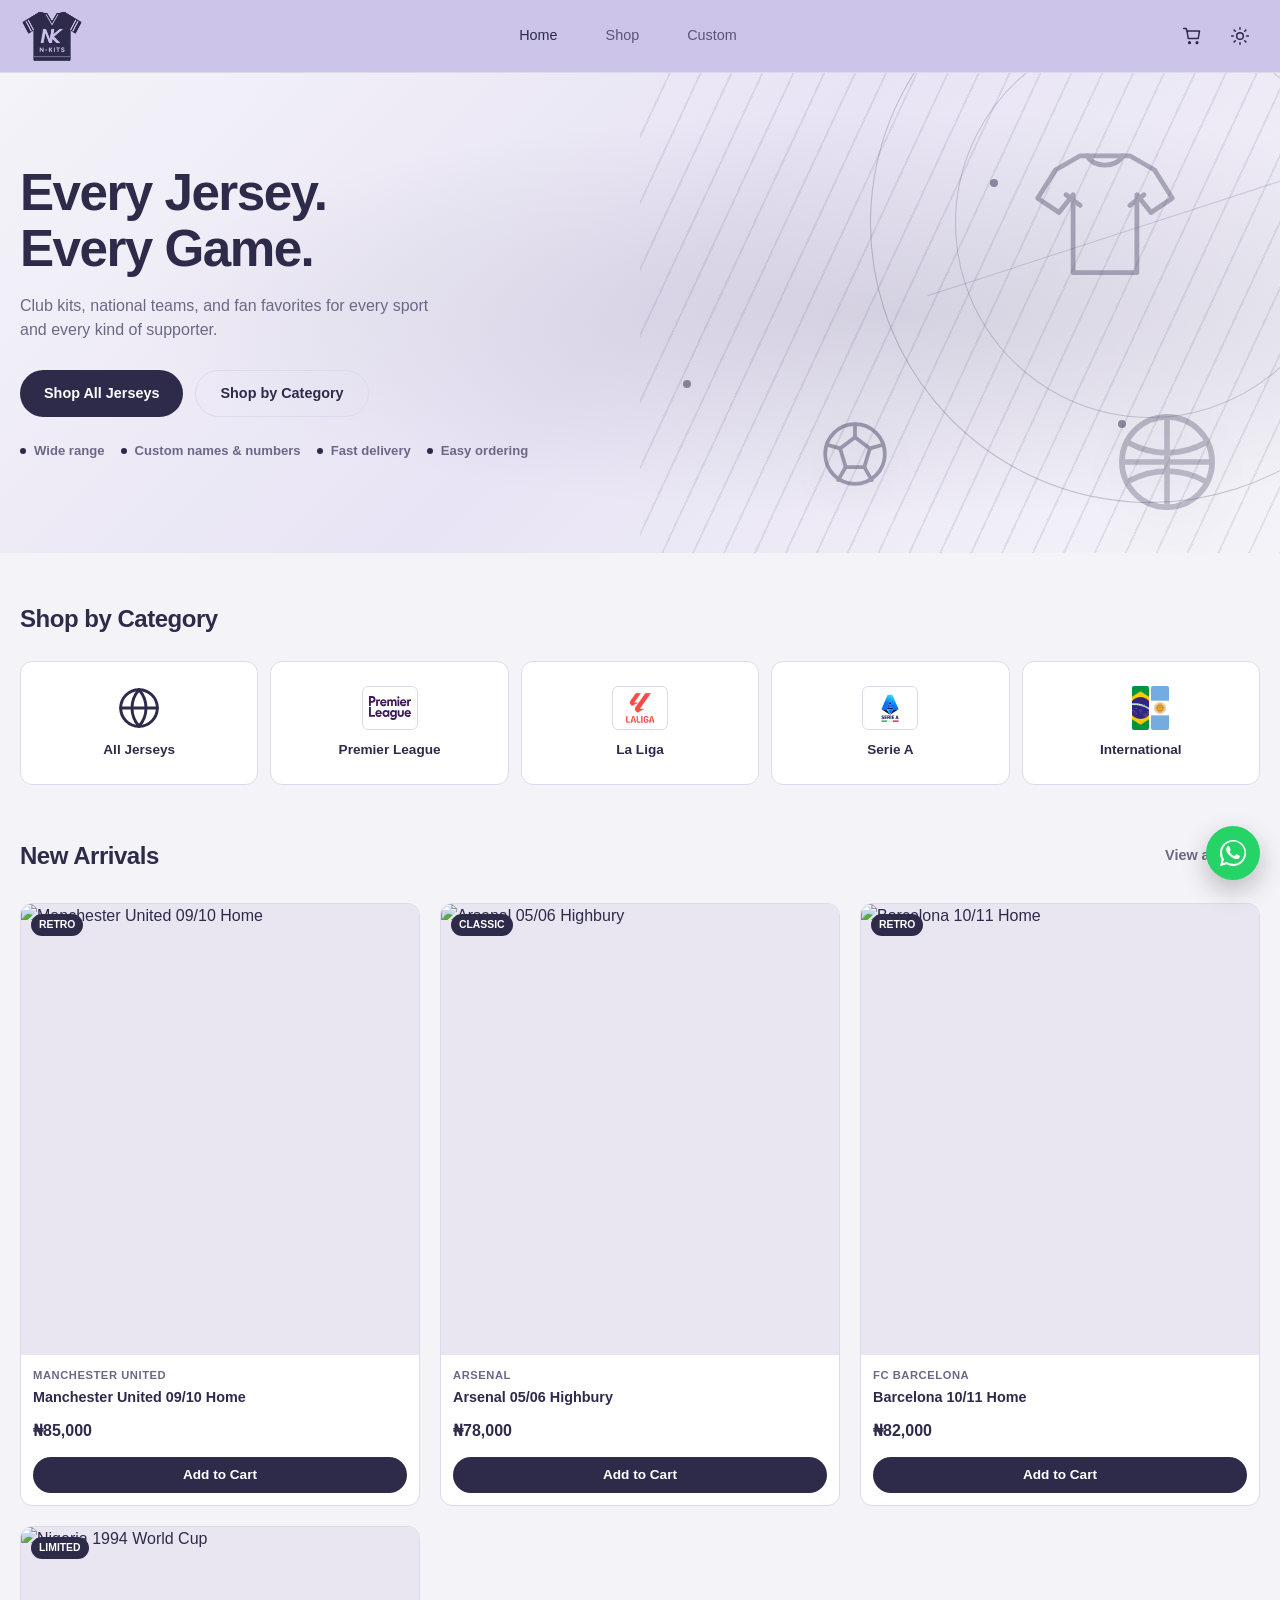
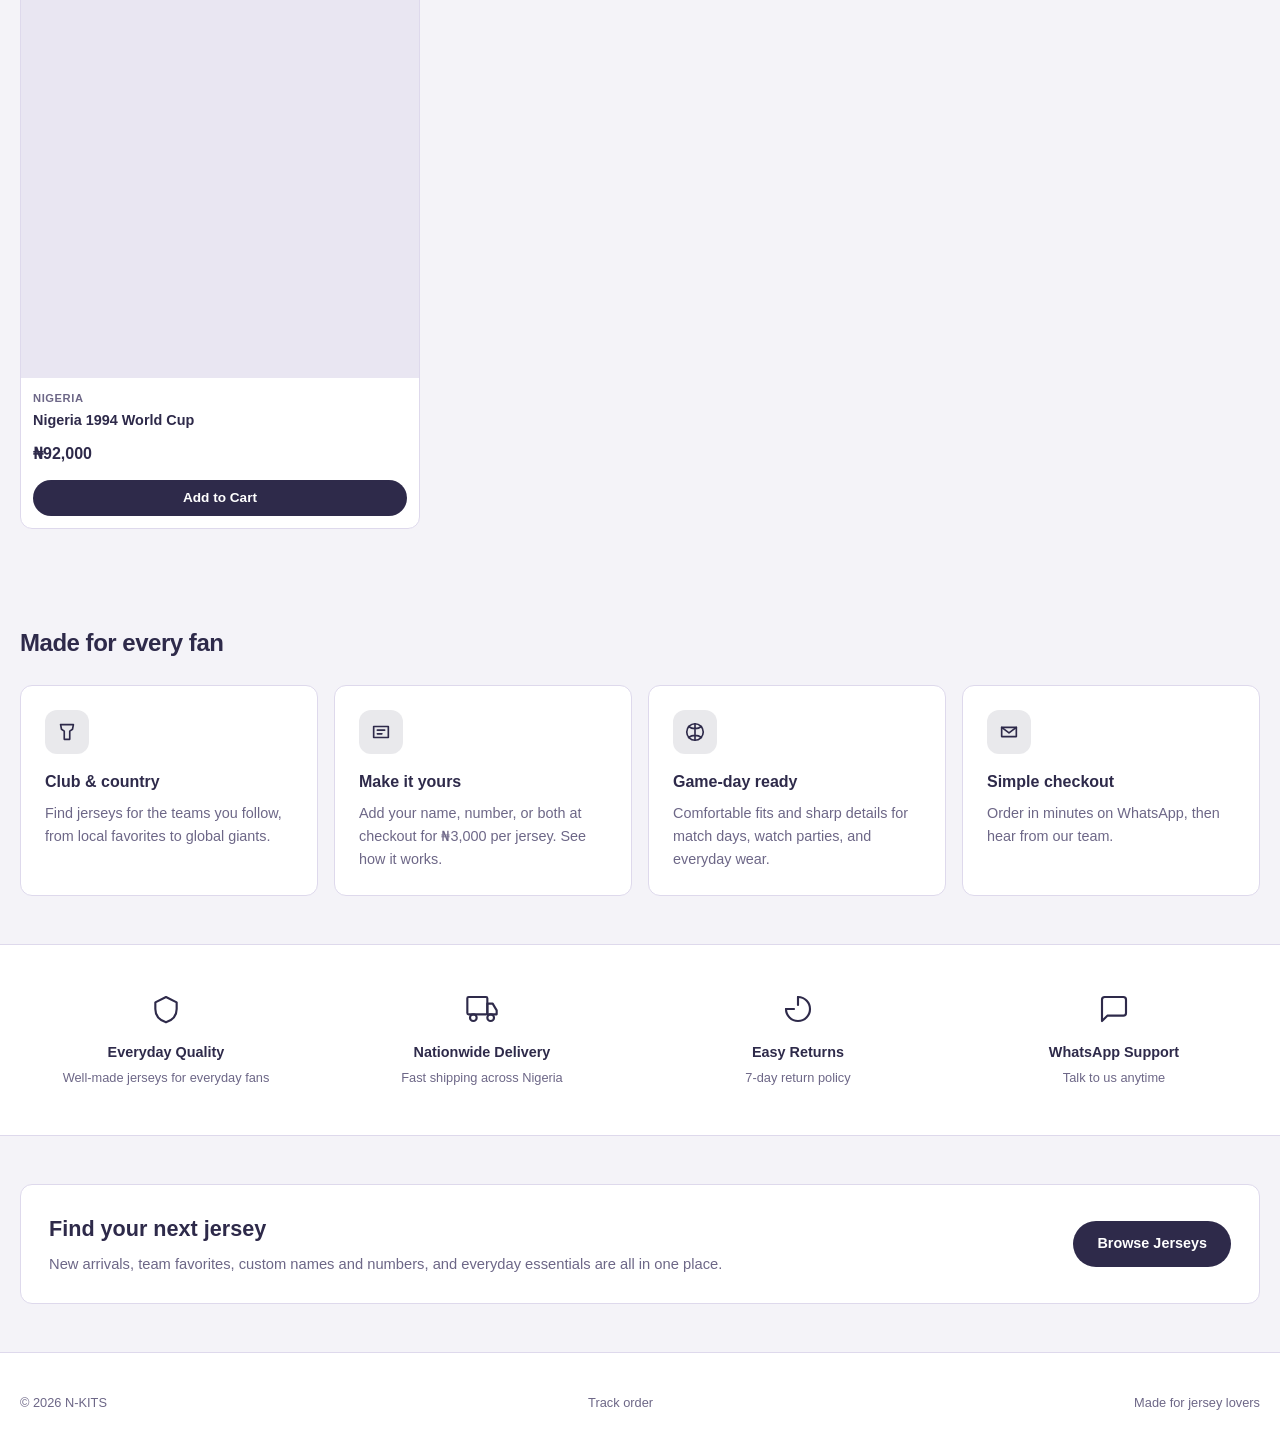
==== commit 15b5bf4f: "remove customer auth and add guest tracking" ====
--- a/index.html
+++ b/index.html
@@ -29,23 +29,6 @@
             </svg>
             <span class="cart-badge" style="display: none">0</span>
           </a>
-          <a
-            href="account.html"
-            class="icon-btn"
-            data-auth
-            aria-label="Account"
-          >
-            <svg viewBox="0 0 24 24">
-              <circle cx="12" cy="8" r="4" />
-              <path d="M4 20c0-4 4-6 8-6s8 2 8 6" />
-            </svg>
-          </a>
-          <a href="login.html" class="icon-btn" data-guest aria-label="Login">
-            <svg viewBox="0 0 24 24">
-              <circle cx="12" cy="8" r="4" />
-              <path d="M4 20c0-4 4-6 8-6s8 2 8 6" />
-            </svg>
-          </a>
           <button type="button" class="icon-btn theme-toggle" data-theme-toggle aria-label="Switch theme" title="Switch theme">
             <svg class="theme-icon theme-icon--sun" viewBox="0 0 24 24"><circle cx="12" cy="12" r="4"/><path d="M12 2v2M12 20v2M4.93 4.93l1.41 1.41M17.66 17.66l1.41 1.41M2 12h2M20 12h2M4.93 19.07l1.41-1.41M17.66 6.34l1.41-1.41"/></svg>
             <svg class="theme-icon theme-icon--moon" viewBox="0 0 24 24"><path d="M21 12.8A8.5 8.5 0 1 1 11.2 3a7 7 0 0 0 9.8 9.8z"/></svg>
@@ -68,8 +51,7 @@
         <a href="shop.html">Shop All</a>
         <a href="custom.html">Custom</a>
         <a href="cart.html">Cart</a>
-        <a href="account.html" data-auth>My Account</a>
-        <a href="login.html" data-guest>Login</a>
+        <a href="track.html">Track order</a>
       </div>
     </div>
 
@@ -242,6 +224,7 @@
       <div class="container">
         <div class="footer-bottom">
           <span>© 2026 N-KITS</span>
+          <a href="track.html">Track order</a>
           <span>Made for jersey lovers</span>
         </div>
       </div>
@@ -252,7 +235,6 @@
     <script src="js/data.js"></script>
     <script src="js/store.js"></script>
     <script src="js/cart.js"></script>
-    <script src="js/auth.js"></script>
     <script src="js/app.js"></script>
     <script src="js/pages/index.js"></script>
   </body>
--- a/css/styles.css
+++ b/css/styles.css
@@ -1157,17 +1157,6 @@
   color: var(--text-muted);
 }
 
-.btn-logout {
-  background: rgba(var(--danger-rgb), 0.1);
-  border: 1px solid rgba(var(--danger-rgb), 0.35);
-  color: var(--danger);
-}
-
-.btn-logout:hover {
-  background: rgba(var(--danger-rgb), 0.16);
-  border-color: rgba(var(--danger-rgb), 0.6);
-}
-
 .btn-sm {
   padding: 8px 16px;
   font-size: 0.85rem;
@@ -1796,212 +1785,83 @@
   cursor: pointer;
 }
 
-/* Account */
-.account-card {
+.track-card {
   background: var(--card);
   border: 1px solid var(--border);
   border-radius: var(--radius);
-  padding: 20px;
-  margin-bottom: 16px;
-}
-
-.account-heading {
+  padding: 28px;
+  max-width: 720px;
+  margin: 20px auto;
+}
+
+.track-card h2 {
+  font-size: 1.2rem;
+  margin-bottom: 8px;
+}
+
+.track-hint {
+  color: var(--text-muted);
+  font-size: 0.85rem;
+  margin: 10px 0;
+}
+
+.track-form-grid {
+  display: grid;
+  grid-template-columns: 1fr 1fr;
+  gap: 14px;
+}
+
+.track-error {
+  color: var(--danger);
+  font-size: 0.85rem;
+  margin: 0 0 14px;
+}
+
+.track-status {
+  font-weight: 600;
+  font-size: 0.9rem;
+}
+
+.track-lines {
+  display: grid;
+  gap: 10px;
+  margin-top: 20px;
+}
+
+.track-line {
   display: flex;
   justify-content: space-between;
-  align-items: center;
-  gap: 12px;
-  margin: 4px 0 14px;
-}
-
-.account-heading h3 {
-  margin: 0;
-}
-
-.account-order-strips {
-  display: grid;
-  gap: 12px;
-  margin-bottom: 16px;
-}
-
-.order-strip {
-  display: grid;
-  grid-template-columns: minmax(0, 1fr) auto;
-  gap: 18px;
-  background: var(--card);
-  border: 1px solid var(--border);
-  border-radius: var(--radius);
-  padding: 16px;
-  box-shadow: var(--shadow);
-}
-
-.strip-items {
-  display: grid;
-  gap: 12px;
-  min-width: 0;
-  align-content: start;
-}
-
-.strip-item {
-  display: flex;
-  align-items: center;
-  gap: 12px;
-  min-width: 0;
-}
-
-.strip-item-image {
-  width: 64px;
-  height: 74px;
-  flex: 0 0 64px;
-  border-radius: 8px;
-  overflow: hidden;
-  background: var(--surface);
-  border: 1px solid var(--border);
-  display: flex;
-  align-items: center;
-  justify-content: center;
-  color: var(--primary);
+  gap: 16px;
+  padding-bottom: 10px;
+  border-bottom: 1px dashed var(--border);
+  font-size: 0.92rem;
+}
+
+.track-line small,
+.track-line em {
+  display: block;
+  color: var(--text-muted);
+  font-size: 0.78rem;
+  font-style: normal;
+  margin-top: 3px;
+}
+
+.track-total {
+  border-bottom: none;
   font-weight: 700;
-  font-size: 0.85rem;
-}
-
-.strip-item-image img {
-  width: 100%;
-  height: 100%;
-  object-fit: cover;
-  display: block;
-}
-
-.strip-item-main {
-  display: grid;
-  gap: 2px;
-  min-width: 0;
-}
-
-.strip-item-main strong {
-  font-size: 0.92rem;
-}
-
-.strip-item-sub,
-.strip-item-custom {
-  font-size: 0.78rem;
-  color: var(--text-muted);
-}
-
-.strip-item-custom {
-  color: var(--primary);
-}
-
-.strip-item-price {
-  margin-left: auto;
-  font-weight: 700;
-  font-size: 0.9rem;
-  white-space: nowrap;
-}
-
-.strip-side {
-  display: flex;
-  flex-direction: column;
-  align-items: flex-end;
-  justify-content: space-between;
+  font-size: 1rem;
+}
+
+.track-actions {
+  display: flex;
+  flex-wrap: wrap;
   gap: 10px;
-  min-width: 190px;
-  padding-left: 18px;
-  border-left: 1px solid var(--border);
-}
-
-.strip-meta {
-  display: grid;
-  gap: 2px;
-  text-align: right;
-  font-size: 0.8rem;
-  color: var(--text-muted);
-}
-
-.strip-id {
-  color: var(--text);
-  font-size: 0.95rem;
-  font-weight: 700;
-}
-
-.strip-total {
-  font-size: 1.1rem;
-  font-weight: 700;
-}
-
-.strip-badges {
-  display: flex;
-  flex-wrap: wrap;
-  justify-content: flex-end;
-  gap: 6px;
-}
-
-.status-badge {
-  display: inline-block;
-  font-size: 0.68rem;
-  font-weight: 700;
-  padding: 3px 8px;
-  border-radius: 999px;
-  white-space: nowrap;
-}
-
-.status-badge.pending {
-  background: rgba(var(--warning-rgb), 0.16);
-  color: var(--warning);
-}
-
-.status-badge.confirmed,
-.status-badge.delivered {
-  background: rgba(var(--success-rgb), 0.14);
-  color: var(--success);
-}
-
-.status-badge.shipped {
-  background: rgba(var(--primary-rgb), 0.12);
-  color: var(--primary);
-}
-
-.status-badge.cancelled,
-.status-badge.failed {
-  background: rgba(var(--danger-rgb), 0.12);
-  color: var(--danger);
-}
-
-@media (max-width: 760px) {
-  .order-strip {
-    grid-template-columns: 1fr;
-  }
-
-  .strip-side {
-    align-items: flex-start;
-    border-left: none;
-    border-top: 1px solid var(--border);
-    padding-left: 0;
-    padding-top: 12px;
-    min-width: 0;
-  }
-
-  .strip-meta,
-  .strip-badges {
-    text-align: left;
-    justify-content: flex-start;
-  }
-}
-
-@media (max-width: 480px) {
-  .account-heading {
-    align-items: flex-start;
-    flex-direction: column;
-  }
-
-  .strip-item-image {
-    width: 54px;
-    height: 64px;
-    flex-basis: 54px;
-  }
-
-  .strip-item-price {
-    font-size: 0.82rem;
-  }
+  margin-top: 24px;
+}
+
+@media (max-width: 560px) {
+  .track-form-grid { grid-template-columns: 1fr; }
+  .track-card { padding: 20px; }
 }
 
 /* Footer */
@@ -2207,14 +2067,6 @@
 
 .nav a.active { color: var(--nav-text-active); }
 
-.auth-page {
-  min-height: calc(100vh - 72px - 80px);
-  display: flex;
-  align-items: center;
-  justify-content: center;
-  padding: 40px 20px;
-}
-
 
 code {
   font-family: ui-monospace, SFMono-Regular, Menlo, Consolas, monospace;
@@ -2256,21 +2108,6 @@
 }
 
 
-
-/* ============ Email OTP (verify.html) ============ */
-.otp-input {
-  letter-spacing: 0.5em;
-  text-indent: 0.5em;
-  font-size: 1.4rem;
-  text-align: center;
-  font-variant-numeric: tabular-nums;
-}
-.otp-resend {
-  text-align: center;
-  font-size: 0.85rem;
-  color: var(--text-muted);
-  margin-top: 14px;
-}
 
 /* ============ Payment badges ============ */
 .pay-badge {
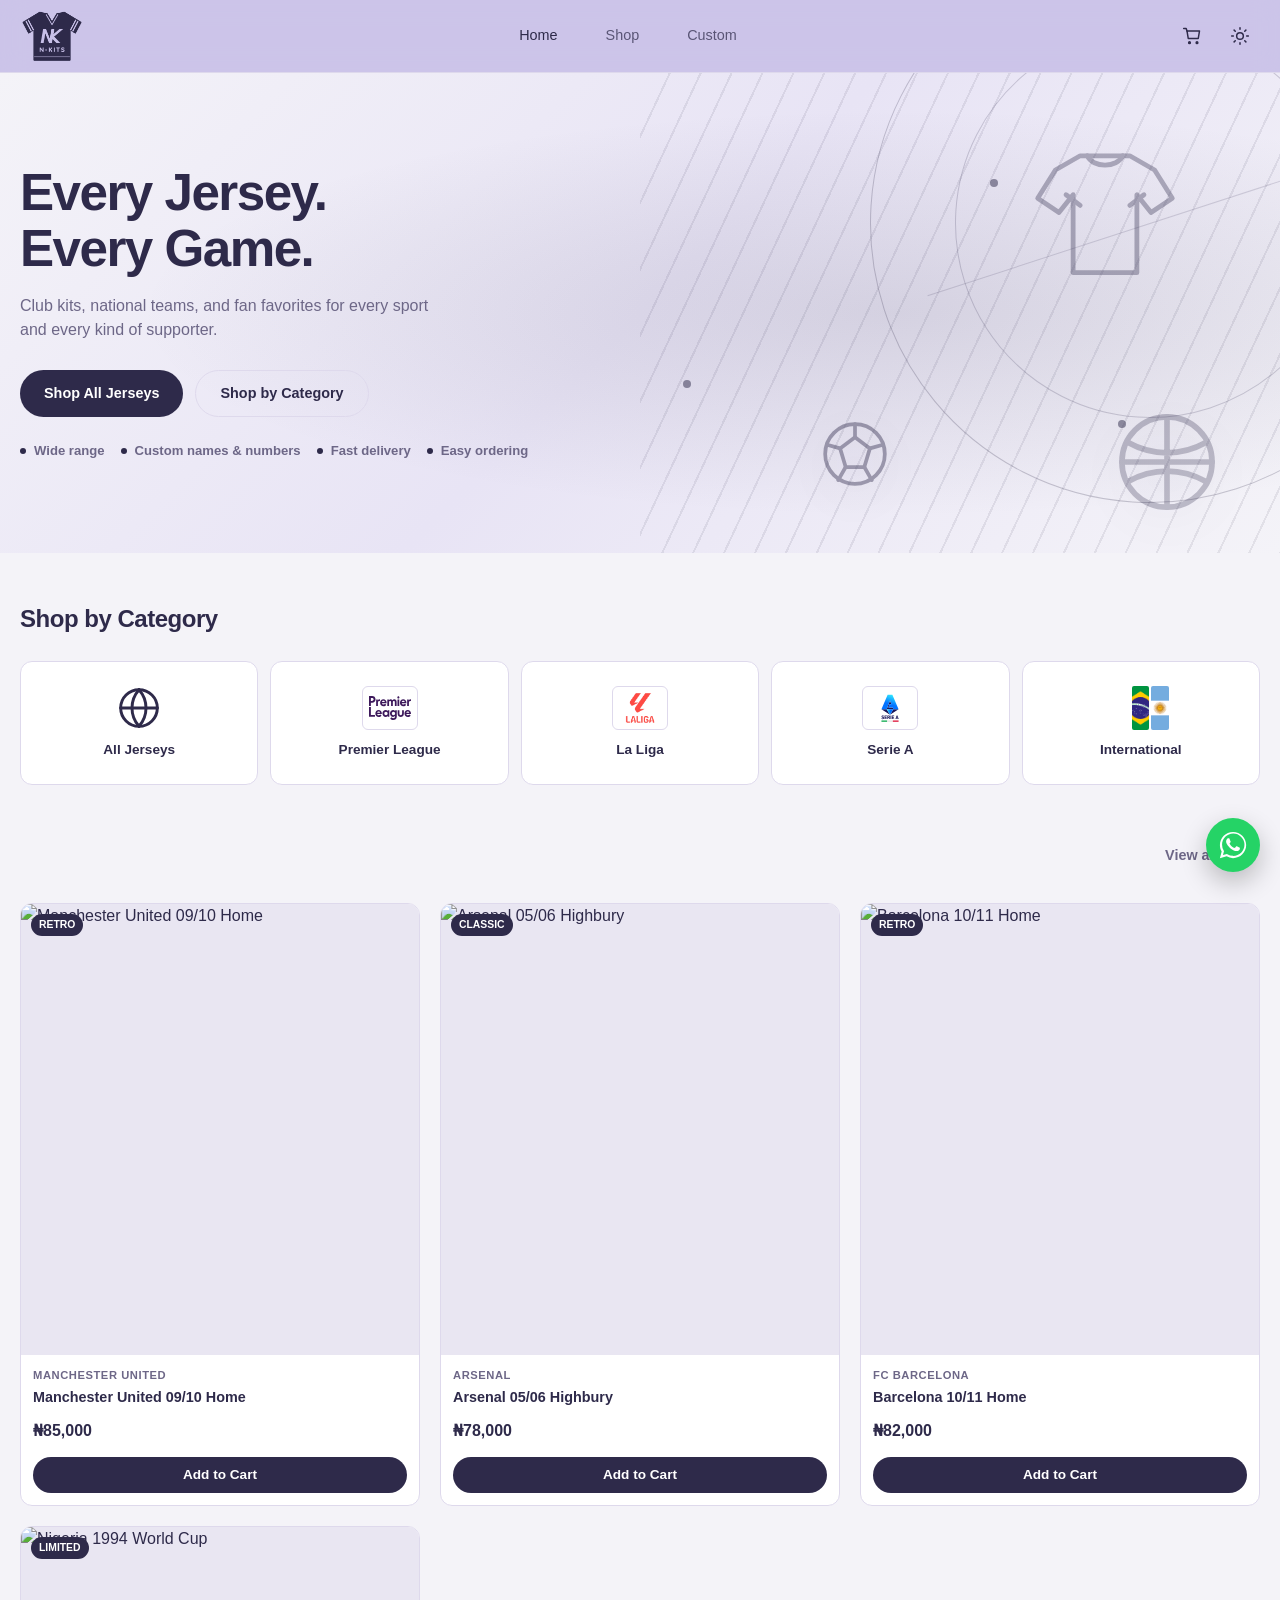
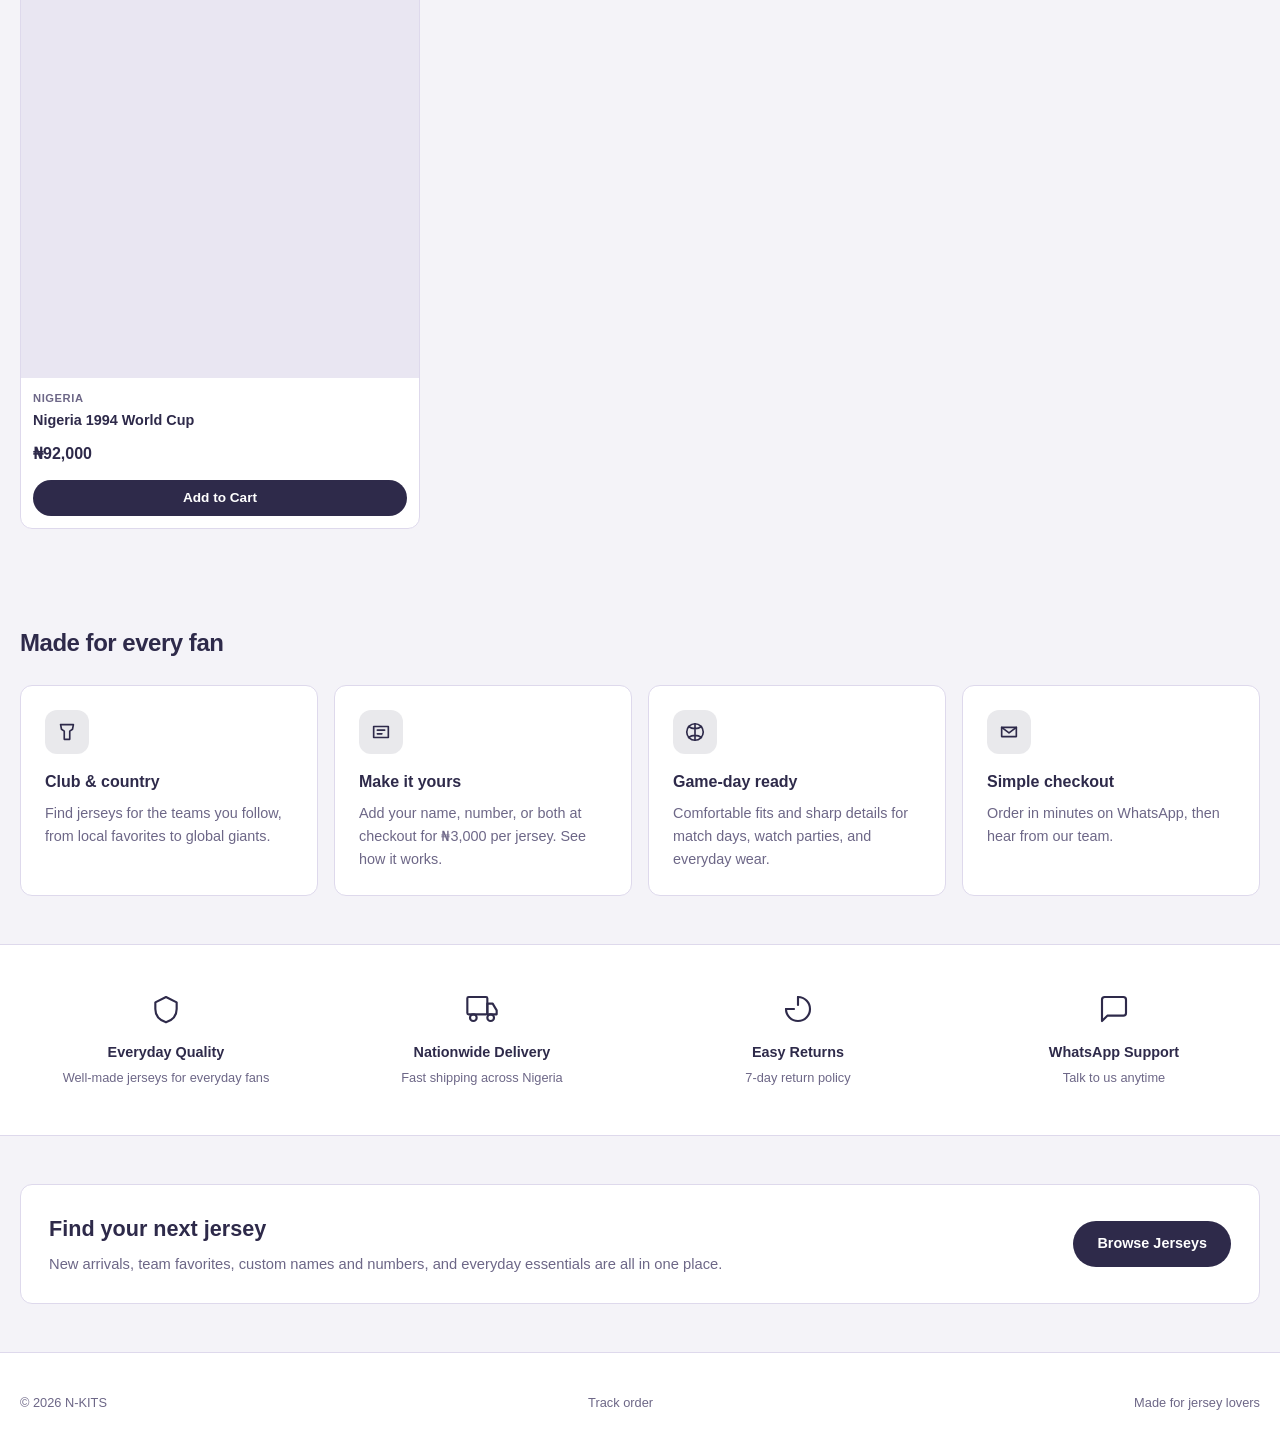
==== commit da247b9d: "add clean URLs and on-page SEO" ====
--- a/index.html
+++ b/index.html
@@ -3,24 +3,68 @@
   <head>
     <meta charset="UTF-8" />
     <meta name="viewport" content="width=device-width, initial-scale=1.0" />
-    <title>N-KITS – Jerseys for Every Fan</title>
+    <meta name="description" content="Shop retro football jerseys for club and country, customize names and numbers, and order on WhatsApp.">
+    <meta name="keywords" content="retro football jerseys, classic football shirts, custom jerseys, N-KITS, Nigeria jerseys">
+    <meta name="robots" content="index, follow">
+    <link rel="canonical" href="/">
+    <meta property="og:type" content="website">
+    <meta property="og:site_name" content="N-KITS">
+    <meta property="og:title" content="N-KITS – Retro Jerseys for Every Fan">
+    <meta property="og:description" content="Shop retro football jerseys for club and country, customize names and numbers, and order on WhatsApp.">
+    <meta property="og:url" content="/">
+    <meta property="og:image" content="/assets/logo/logo-dusk-transparent.png">
+    <meta property="og:image:alt" content="N-KITS">
+    <meta name="twitter:card" content="summary_large_image">
+    <meta name="twitter:url" content="/">
+    <meta name="twitter:title" content="N-KITS – Retro Jerseys for Every Fan">
+    <meta name="twitter:description" content="Shop retro football jerseys for club and country, customize names and numbers, and order on WhatsApp.">
+    <meta name="twitter:image" content="/assets/logo/logo-dusk-transparent.png">
+    <meta name="theme-color" content="#2E2A4A">
+    <script type="application/ld+json">
+    {
+      "@context": "https://schema.org",
+      "@graph": [
+        {
+          "@type": "Organization",
+          "@id": "/#organization",
+          "name": "N-KITS",
+          "description": "Retro football jerseys for club and country, with custom names and numbers."
+        },
+        {
+          "@type": "WebSite",
+          "@id": "/#website",
+          "url": "/",
+          "name": "N-KITS",
+          "publisher": { "@id": "/#organization" }
+        },
+        {
+          "@type": "WebPage",
+          "@id": "/#webpage",
+          "url": "/",
+          "name": "N-KITS – Retro Jerseys for Every Fan",
+          "isPartOf": { "@id": "/#website" }
+        }
+      ]
+    }
+    </script>
+    <title>N-KITS – Retro Jerseys for Every Fan</title>
     <link rel="stylesheet" href="css/styles.css" />
     <script src="js/theme.js"></script>
   </head>
   <body>
     <header class="header">
       <div class="container header-inner">
-        <a href="index.html" class="logo" aria-label="N-KITS home">
+        <a href="/" class="logo" aria-label="N-KITS home">
           <img class="logo-img logo-img--light" src="assets/logo/logo-dusk-transparent.png" alt="N-KITS">
           <img class="logo-img logo-img--dark" src="assets/logo/logo-lavender-transparent.png" alt="N-KITS">
         </a>
         <nav class="nav">
-          <a href="index.html" class="active">Home</a>
-          <a href="shop.html">Shop</a>
-          <a href="custom.html">Custom</a>
+          <a href="/" class="active">Home</a>
+          <a href="/shop">Shop</a>
+          <a href="/custom">Custom</a>
         </nav>
         <div class="header-actions">
-          <a href="cart.html" class="icon-btn" aria-label="Cart">
+          <a href="/cart" class="icon-btn" aria-label="Cart">
             <svg viewBox="0 0 24 24">
               <path d="M6 6h15l-1.5 9h-12z" />
               <circle cx="9" cy="20" r="1" />
@@ -47,11 +91,11 @@
 
     <div class="mobile-nav" onclick="toggleMobileMenu()">
       <div class="mobile-nav-inner" onclick="event.stopPropagation()">
-        <a href="index.html">Home</a>
-        <a href="shop.html">Shop All</a>
-        <a href="custom.html">Custom</a>
-        <a href="cart.html">Cart</a>
-        <a href="track.html">Track order</a>
+        <a href="/">Home</a>
+        <a href="/shop">Shop All</a>
+        <a href="/custom">Custom</a>
+        <a href="/cart">Cart</a>
+        <a href="/track">Track order</a>
       </div>
     </div>
 
@@ -86,7 +130,7 @@
             every kind of supporter.
           </p>
           <div class="hero-actions">
-            <a href="shop.html" class="btn btn-primary">Shop All Jerseys</a>
+            <a href="/shop" class="btn btn-primary">Shop All Jerseys</a>
             <a href="#categories" class="btn btn-secondary">Shop by Category</a>
           </div>
           <div class="hero-points">
@@ -117,7 +161,7 @@
           "
         >
           <h2 class="section-title" style="margin: 0">New Arrivals</h2>
-          <a href="shop.html" class="btn btn-ghost">View all →</a>
+          <a href="/shop" class="btn btn-ghost">View all →</a>
         </div>
         <div class="product-grid stagger" id="featured-products"></div>
       </div>
@@ -139,7 +183,7 @@
               <svg viewBox="0 0 24 24"><path d="M4 6h16v12H4z"/><path d="M8 10h8M8 14h5"/></svg>
             </div>
             <h3>Make it yours</h3>
-            <p>Add your name, number, or both at checkout for ₦3,000 per jersey. <a href="custom.html">See how it works</a>.</p>
+            <p>Add your name, number, or both at checkout for ₦3,000 per jersey. <a href="/custom">See how it works</a>.</p>
           </article>
           <article class="feature-card">
             <div class="feature-icon">
@@ -215,7 +259,7 @@
             <h2>Find your next jersey</h2>
             <p>New arrivals, team favorites, custom names and numbers, and everyday essentials are all in one place.</p>
           </div>
-          <a href="shop.html" class="btn btn-primary">Browse Jerseys</a>
+          <a href="/shop" class="btn btn-primary">Browse Jerseys</a>
         </div>
       </div>
     </section>
@@ -224,7 +268,7 @@
       <div class="container">
         <div class="footer-bottom">
           <span>© 2026 N-KITS</span>
-          <a href="track.html">Track order</a>
+          <a href="/track">Track order</a>
           <span>Made for jersey lovers</span>
         </div>
       </div>
--- a/css/styles.css
+++ b/css/styles.css
@@ -1514,6 +1514,49 @@
   cursor: pointer;
 }
 
+.mobile-filters {
+  display: none;
+}
+
+@media (max-width: 767px) {
+  .filters {
+    display: none;
+  }
+
+  .mobile-filters {
+    display: grid;
+    grid-template-columns: repeat(2, minmax(0, 1fr));
+    gap: 10px;
+    margin-bottom: 18px;
+  }
+
+  .mobile-filter {
+    display: flex;
+    flex-direction: column;
+    gap: 6px;
+    min-width: 0;
+  }
+
+  .mobile-filter label {
+    font-size: 0.75rem;
+    font-weight: 700;
+    text-transform: uppercase;
+    letter-spacing: 0.05em;
+    color: var(--text-muted);
+  }
+
+  .mobile-filter select {
+    width: 100%;
+    min-width: 0;
+    background: var(--surface);
+    border: 1px solid var(--border);
+    border-radius: var(--radius-sm);
+    padding: 10px 12px;
+    font-size: 0.9rem;
+    cursor: pointer;
+  }
+}
+
 /* Product detail */
 .product-detail {
   display: block;
@@ -1886,7 +1929,7 @@
 .wa-fab {
   position: fixed;
   right: 20px;
-  bottom: 20px;
+  bottom: 28px;
   z-index: 120;
   width: 54px;
   height: 54px;
@@ -1915,7 +1958,7 @@
 @media (max-width: 520px) {
   .wa-fab {
     right: 14px;
-    bottom: 14px;
+    bottom: 22px;
     width: 48px;
     height: 48px;
   }
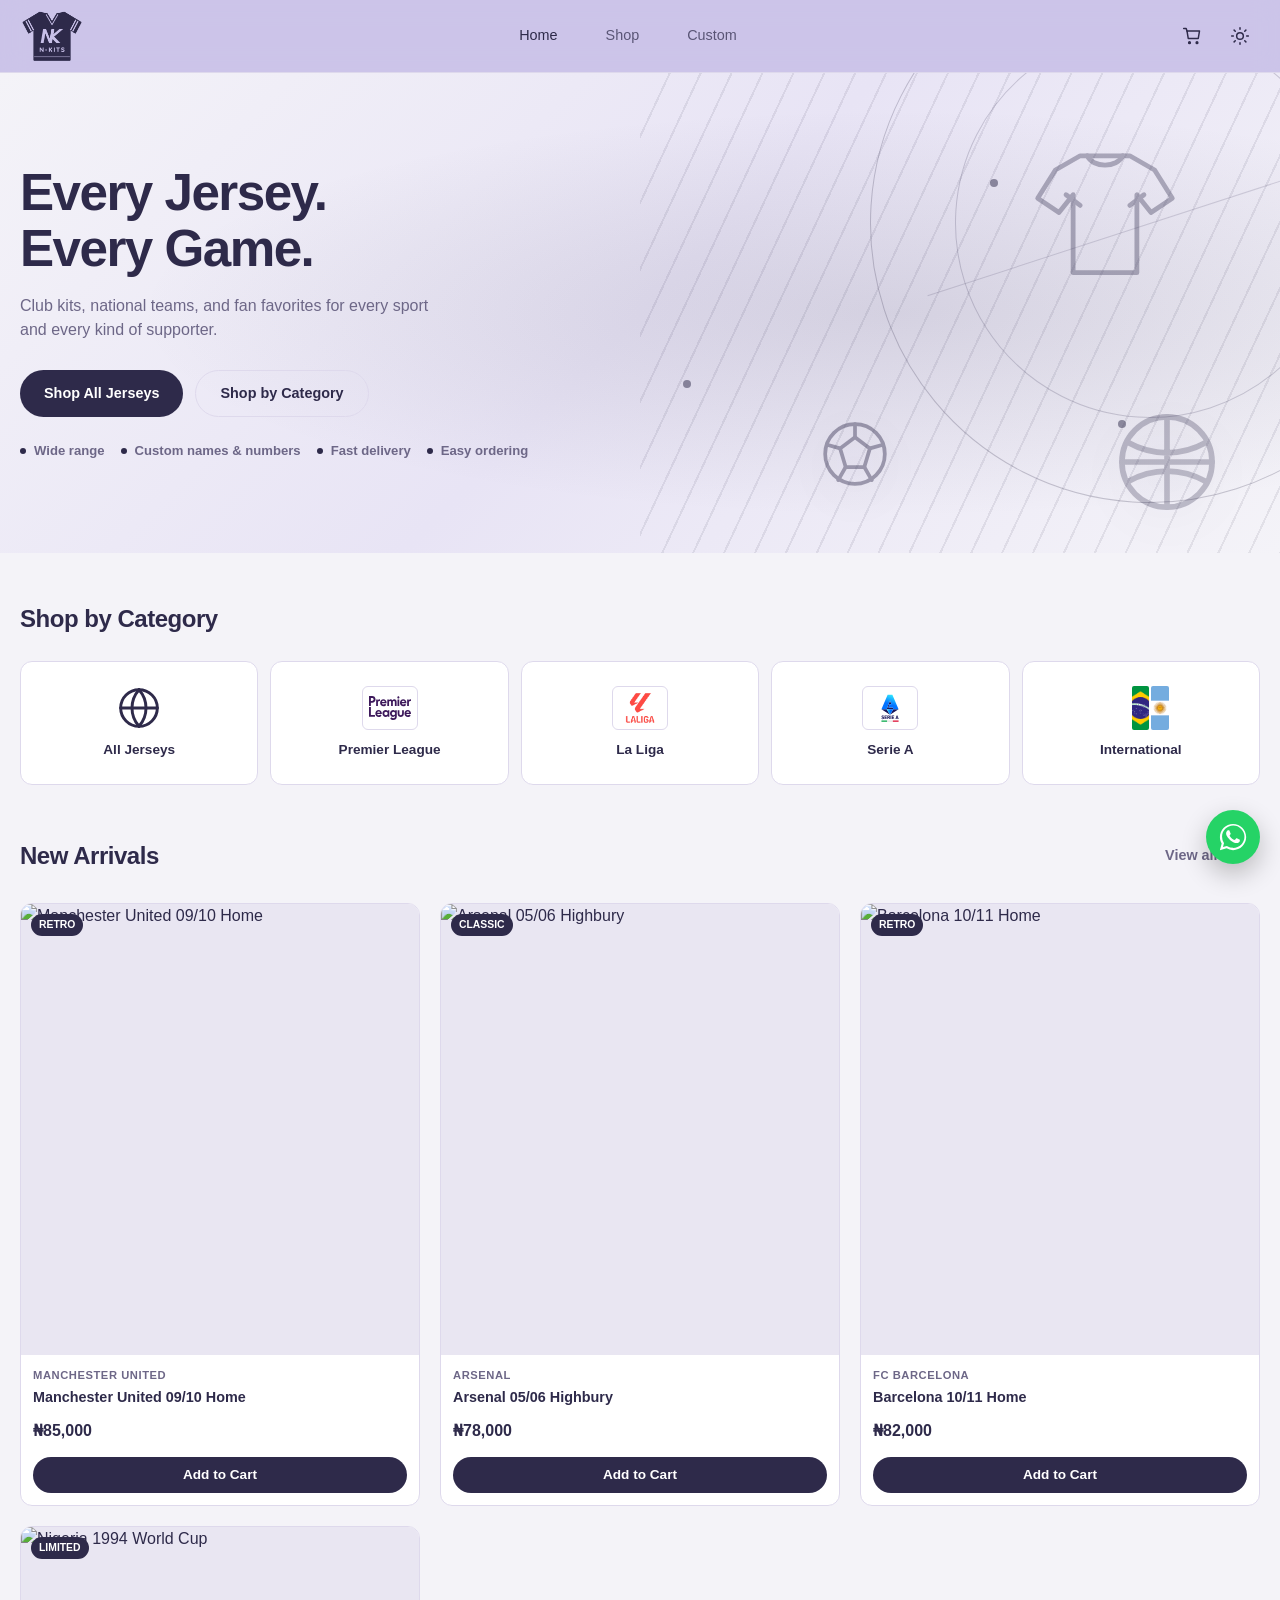
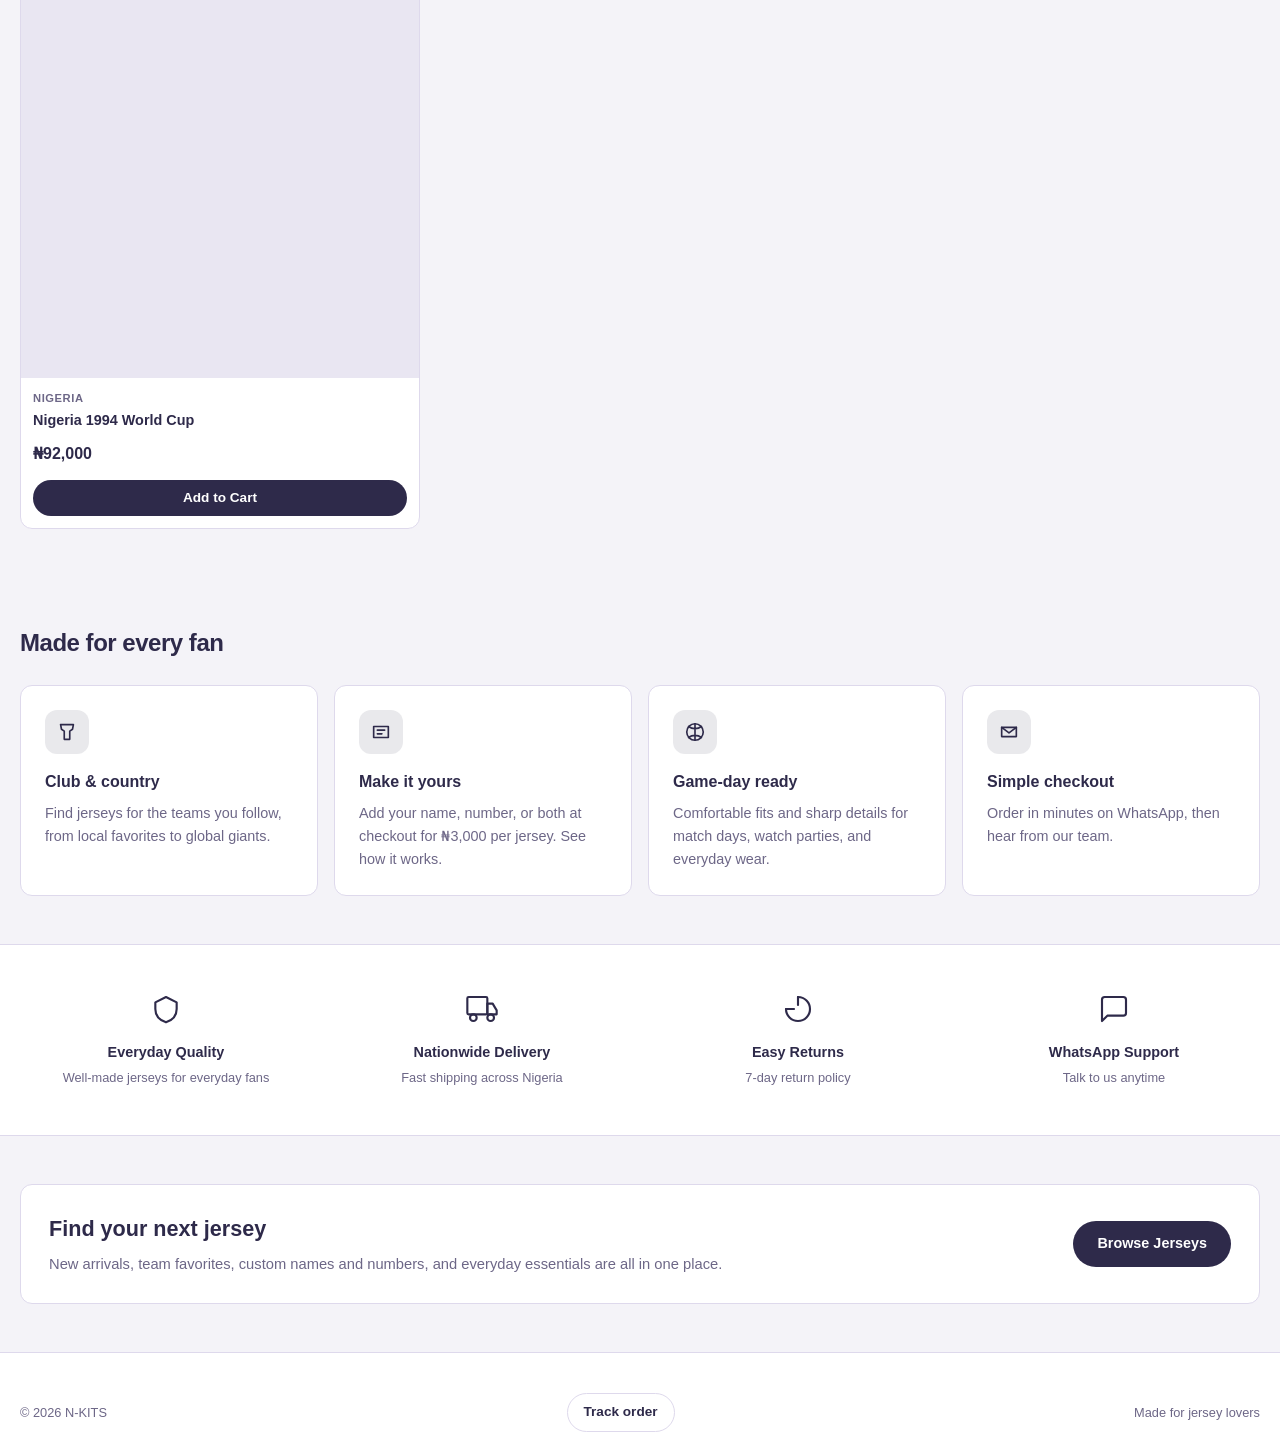
==== commit f038652b: "add cart tracking strip and footer buttons" ====
--- a/index.html
+++ b/index.html
@@ -268,7 +268,7 @@
       <div class="container">
         <div class="footer-bottom">
           <span>© 2026 N-KITS</span>
-          <a href="/track">Track order</a>
+          <a href="/track" class="btn btn-secondary btn-sm">Track order</a>
           <span>Made for jersey lovers</span>
         </div>
       </div>
--- a/css/styles.css
+++ b/css/styles.css
@@ -1828,6 +1828,33 @@
   cursor: pointer;
 }
 
+.track-strip {
+  display: flex;
+  justify-content: space-between;
+  align-items: center;
+  gap: 16px;
+  background: rgba(var(--primary-rgb), 0.1);
+  border: 1px solid rgba(var(--primary-rgb), 0.35);
+  border-radius: 14px;
+  padding: 16px 18px;
+  margin-bottom: 24px;
+}
+
+.track-strip strong {
+  display: block;
+  font-size: 1rem;
+  margin-bottom: 4px;
+}
+
+.track-strip span {
+  color: var(--text-muted);
+  font-size: 0.88rem;
+}
+
+.track-strip .btn {
+  flex: 0 0 auto;
+}
+
 .track-card {
   background: var(--card);
   border: 1px solid var(--border);
@@ -1905,6 +1932,7 @@
 @media (max-width: 560px) {
   .track-form-grid { grid-template-columns: 1fr; }
   .track-card { padding: 20px; }
+  .track-strip { align-items: flex-start; flex-direction: column; }
 }
 
 /* Footer */
@@ -1929,7 +1957,7 @@
 .wa-fab {
   position: fixed;
   right: 20px;
-  bottom: 28px;
+  bottom: 36px;
   z-index: 120;
   width: 54px;
   height: 54px;
@@ -1958,7 +1986,7 @@
 @media (max-width: 520px) {
   .wa-fab {
     right: 14px;
-    bottom: 22px;
+    bottom: 30px;
     width: 48px;
     height: 48px;
   }
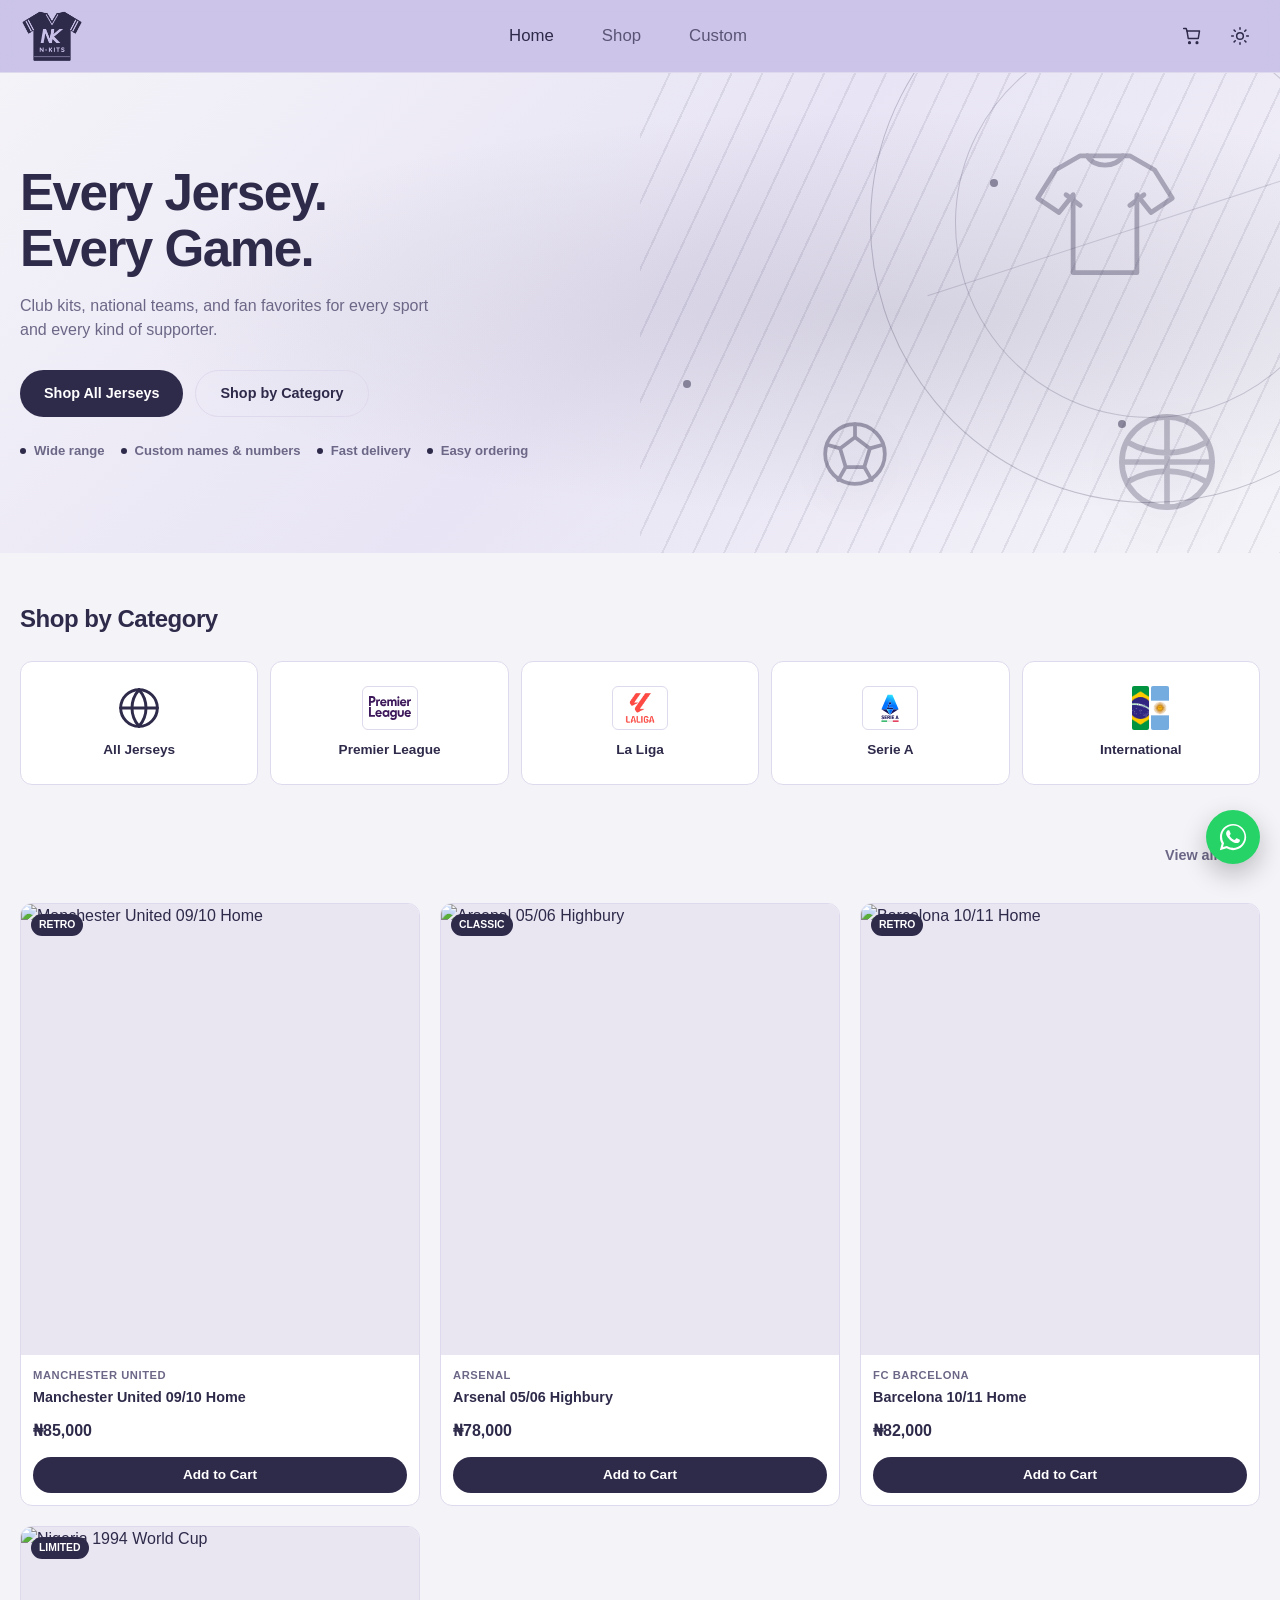
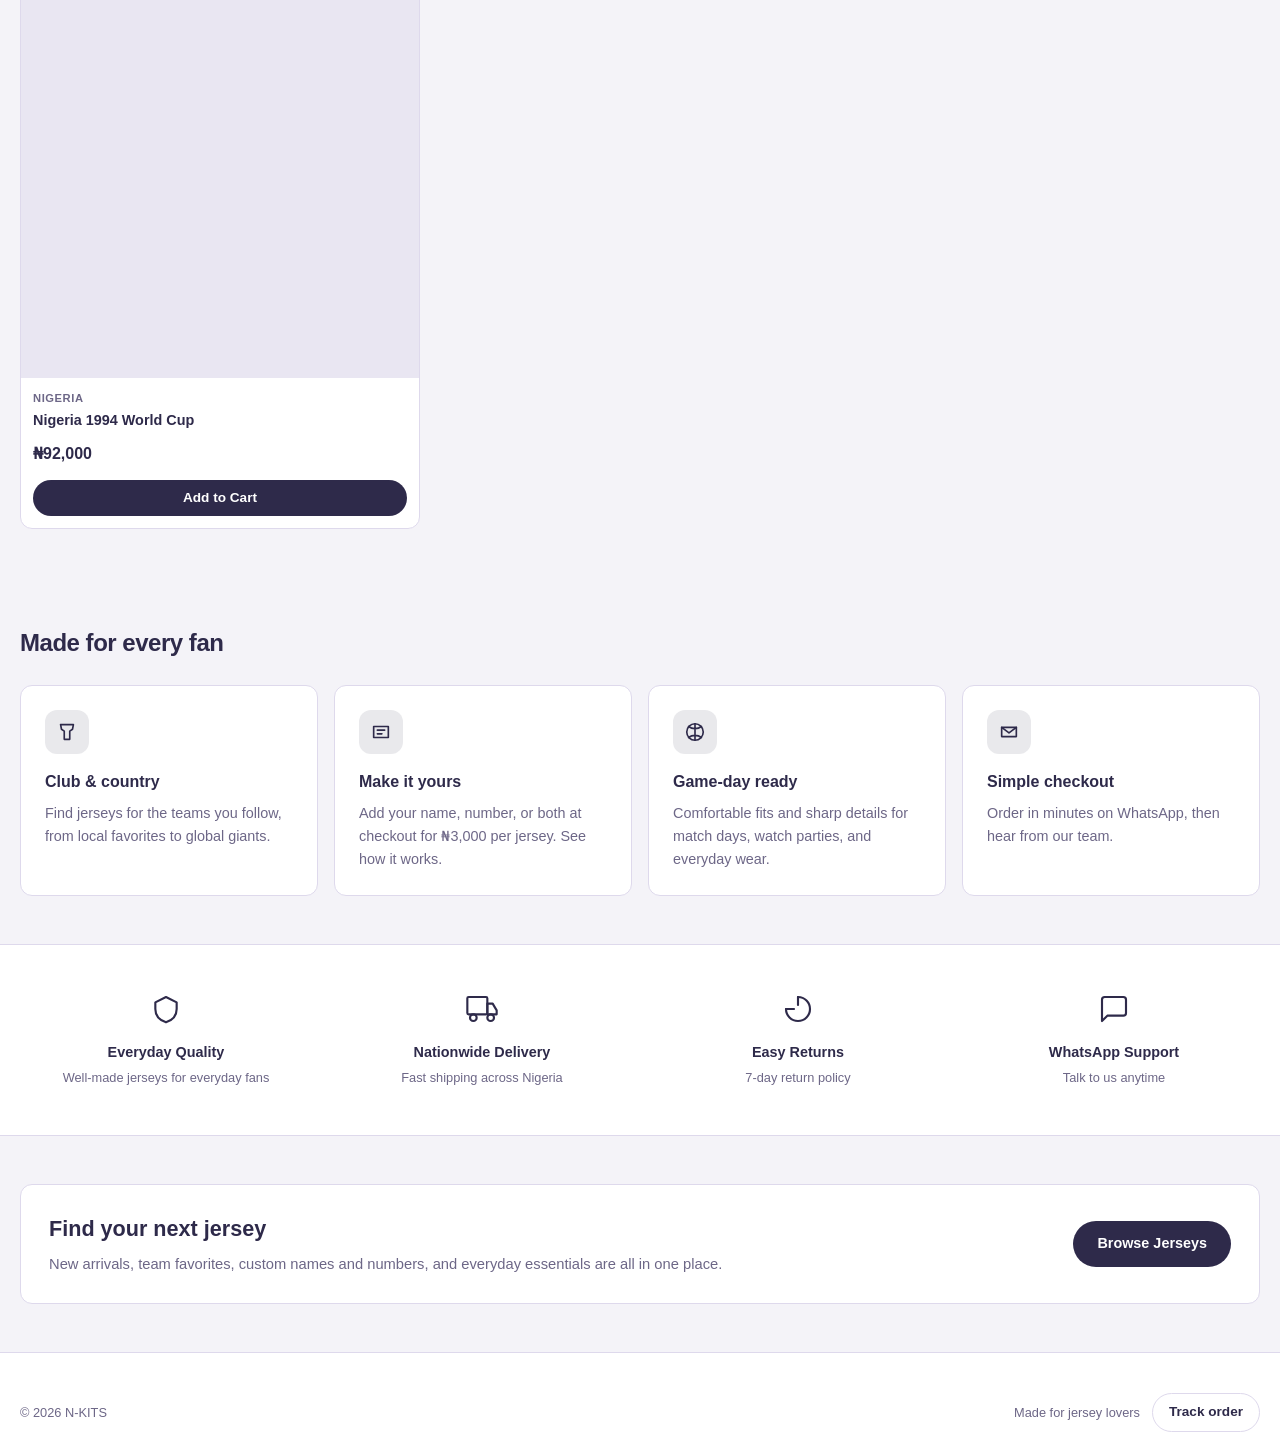
==== commit 655e3aa0: "align home footer and enlarge desktop nav" ====
--- a/index.html
+++ b/index.html
@@ -268,8 +268,10 @@
       <div class="container">
         <div class="footer-bottom">
           <span>© 2026 N-KITS</span>
-          <a href="/track" class="btn btn-secondary btn-sm">Track order</a>
-          <span>Made for jersey lovers</span>
+          <div class="footer-right">
+            <span>Made for jersey lovers</span>
+            <a href="/track" class="btn btn-secondary btn-sm">Track order</a>
+          </div>
         </div>
       </div>
     </footer>
--- a/css/styles.css
+++ b/css/styles.css
@@ -1953,6 +1953,13 @@
   gap: 8px;
 }
 
+.footer-right {
+  display: flex;
+  align-items: center;
+  gap: 12px;
+  flex-wrap: wrap;
+}
+
 /* WhatsApp button */
 .wa-fab {
   position: fixed;
@@ -2070,6 +2077,9 @@
   .nav {
     display: flex;
   }
+  .nav a {
+    font-size: 1.05rem;
+  }
   .mobile-menu-btn {
     display: none;
   }
